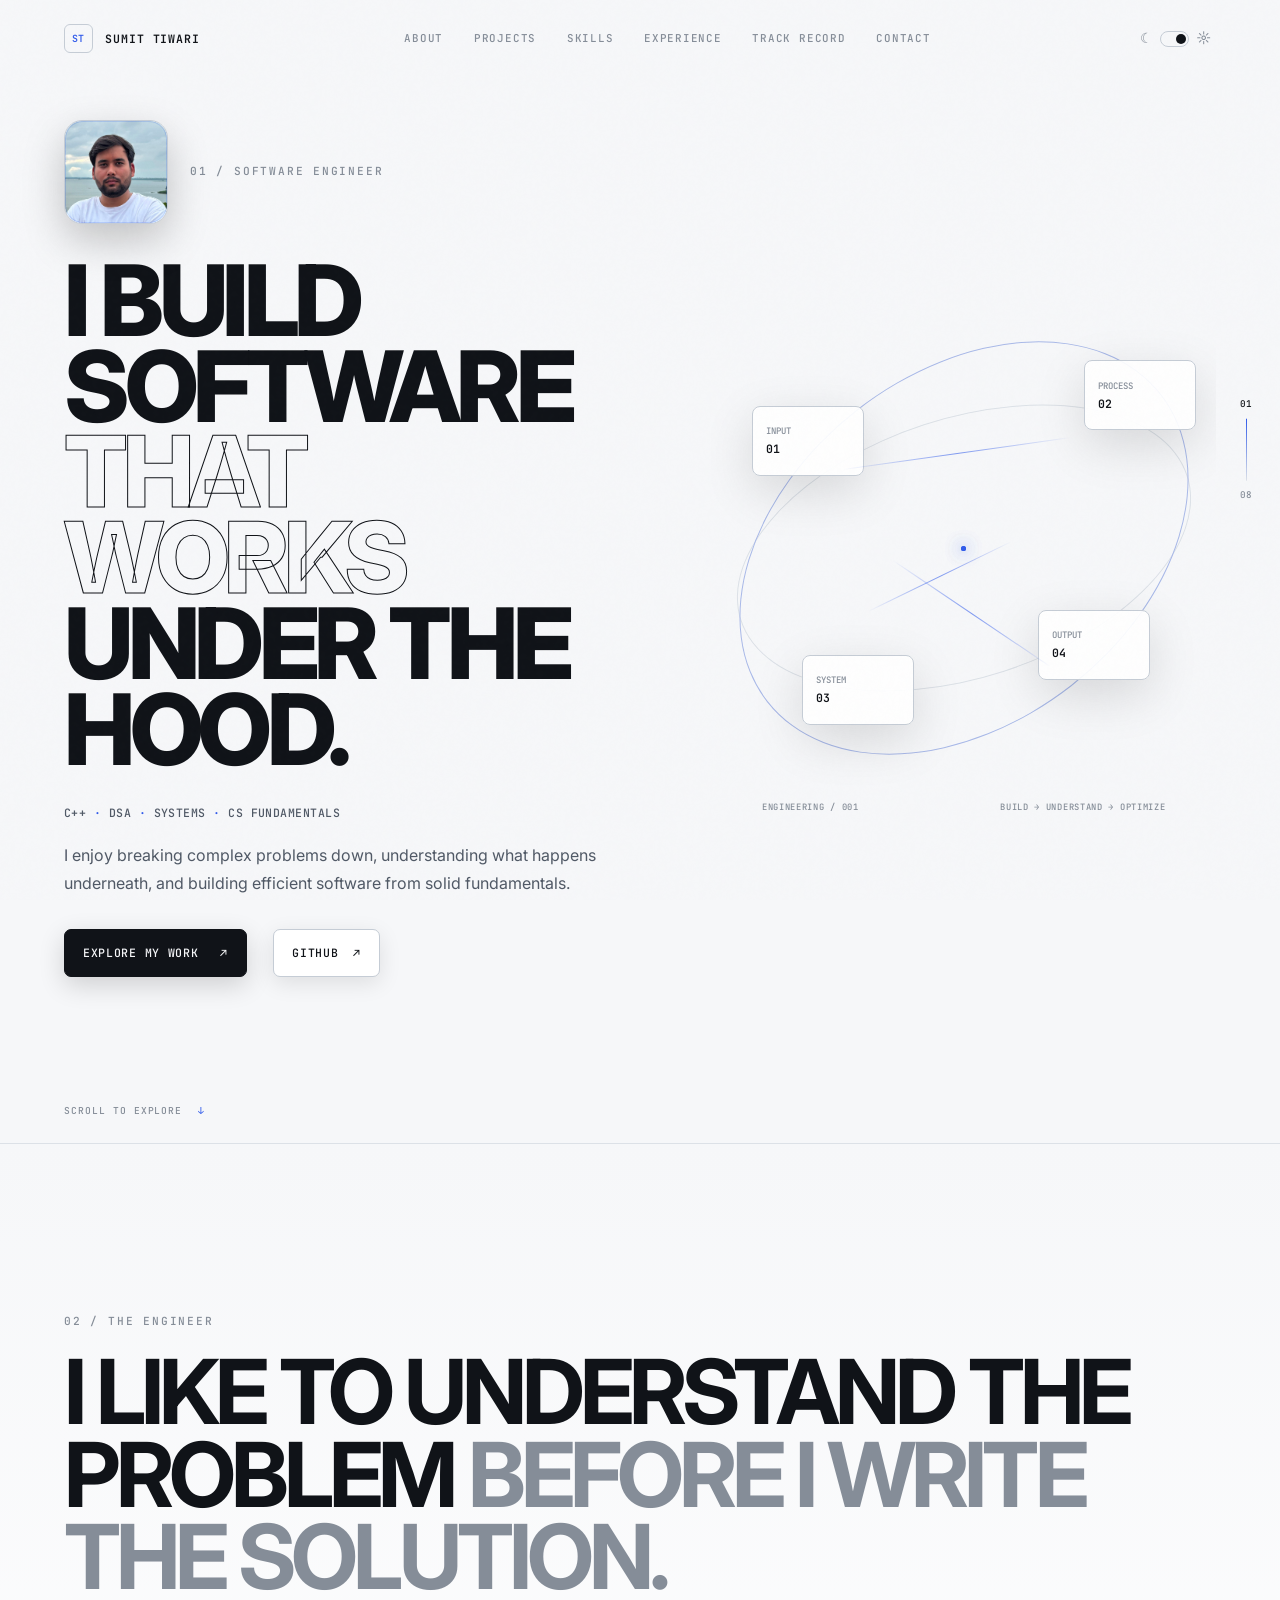
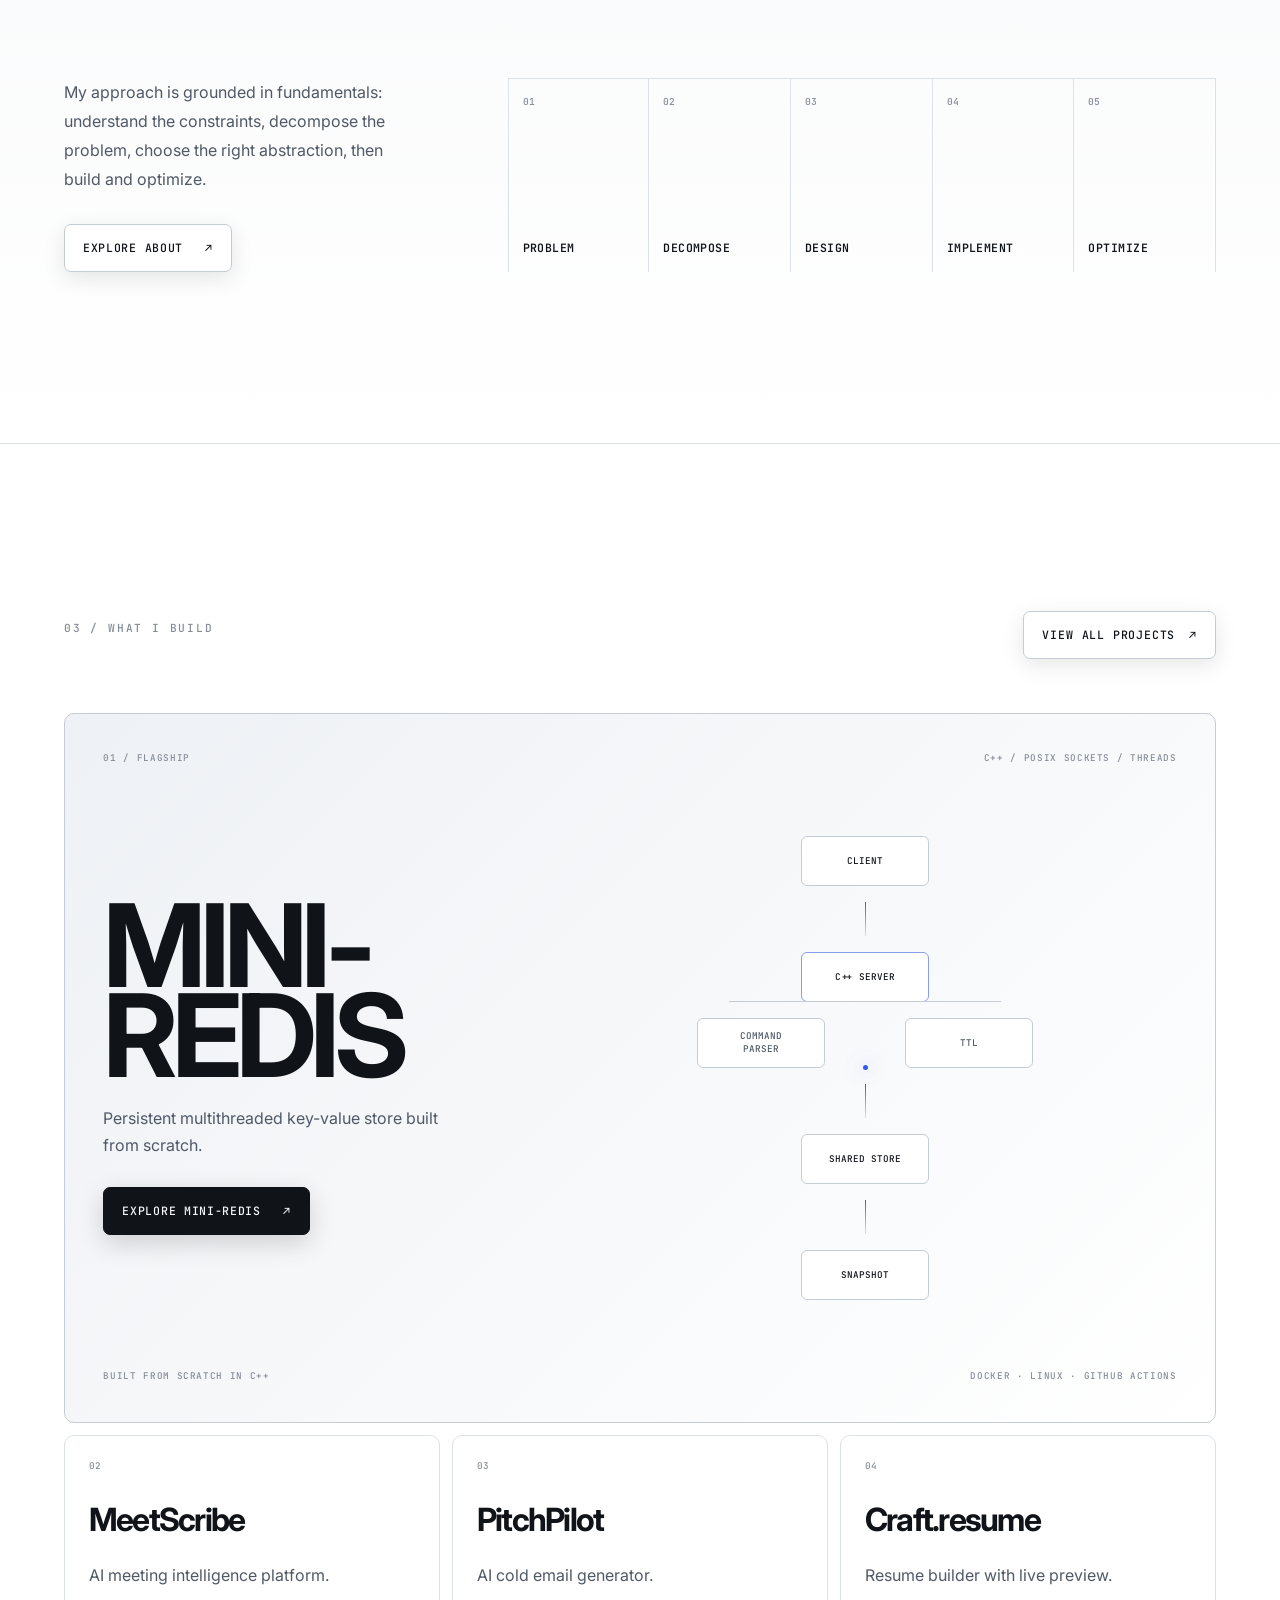
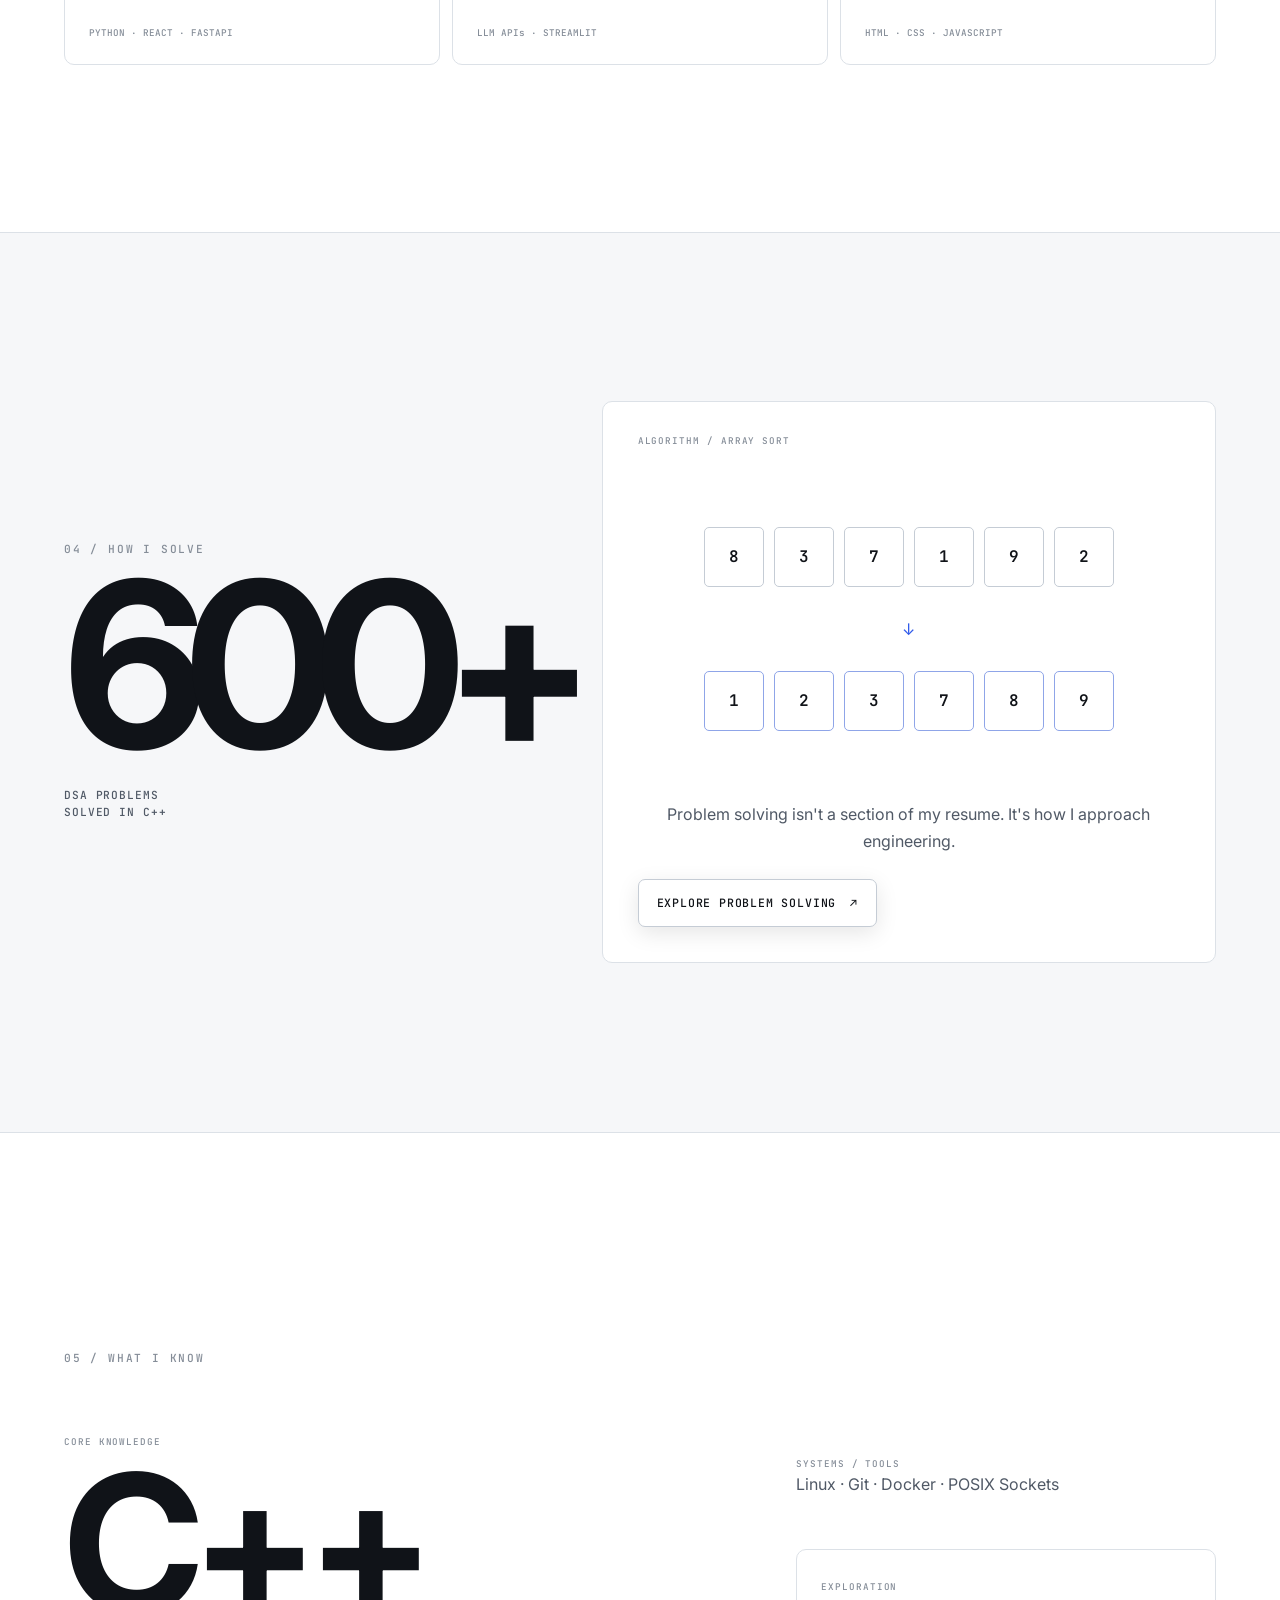
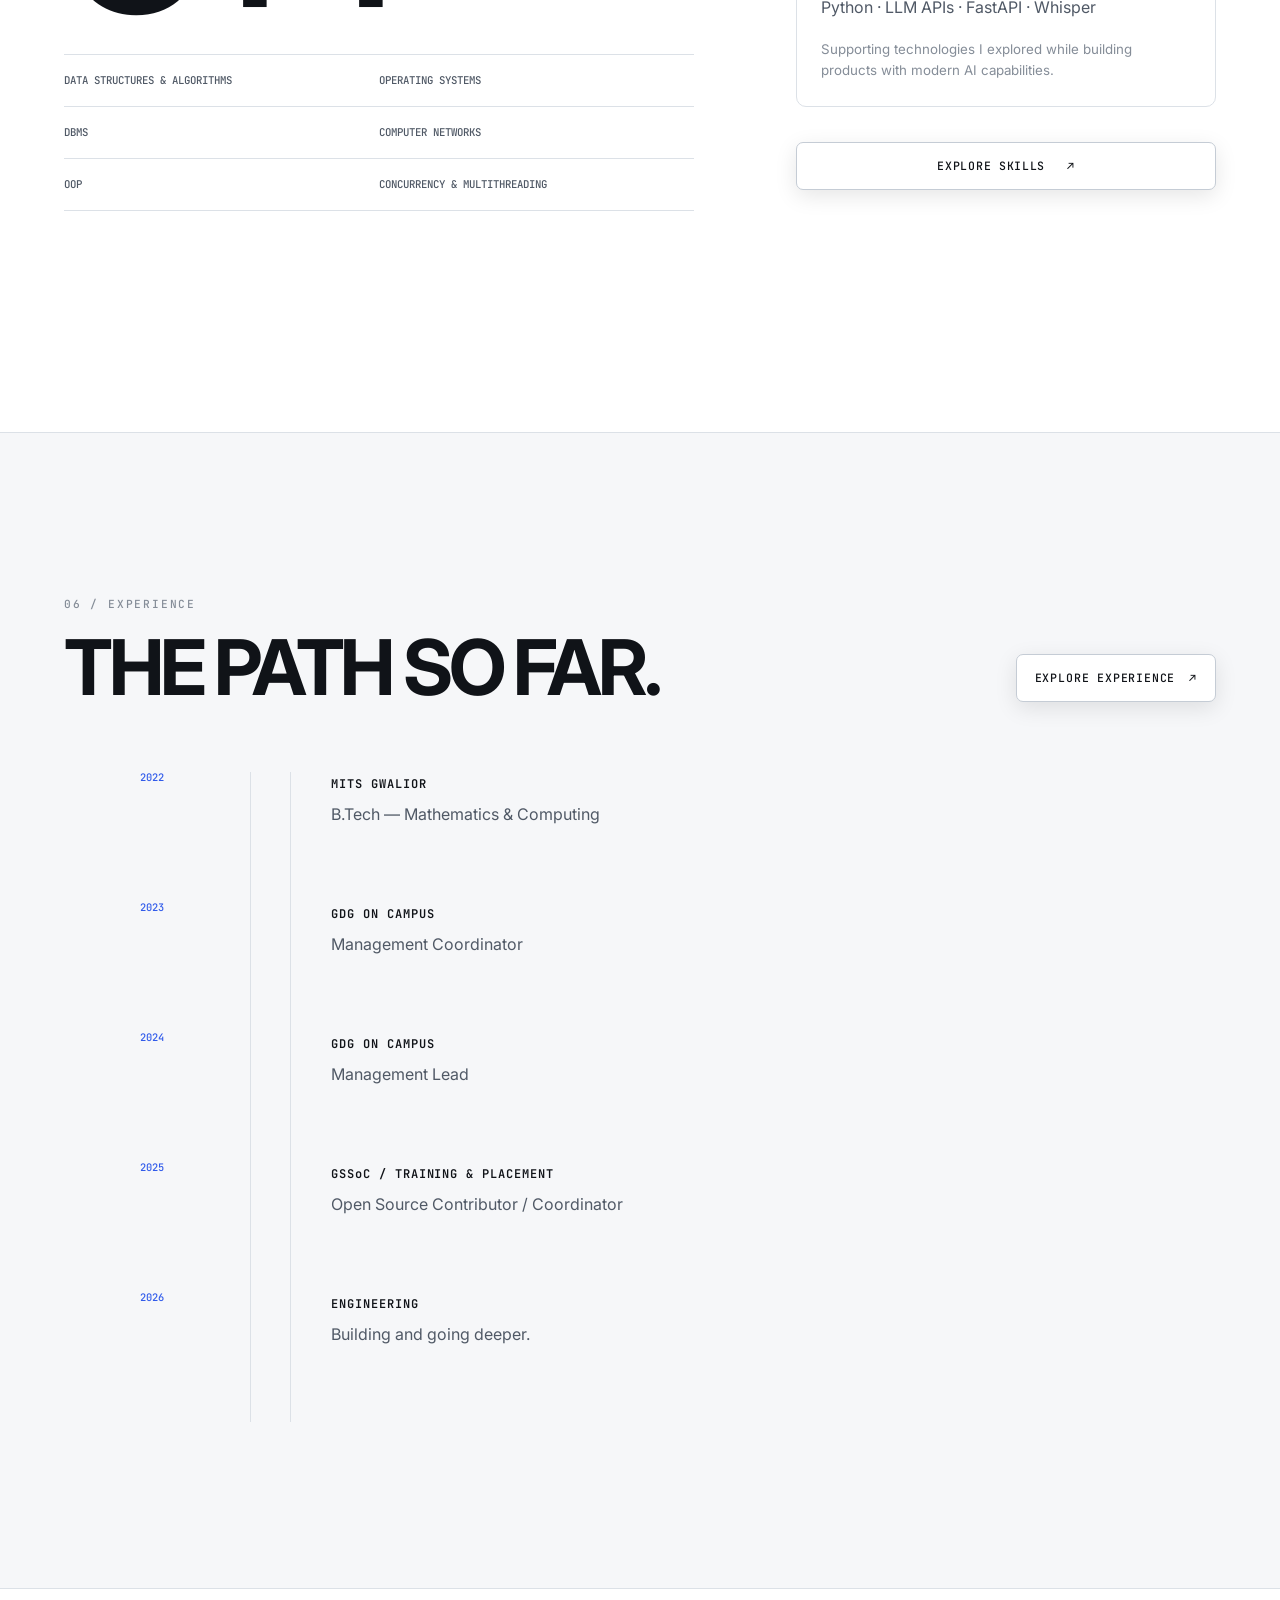
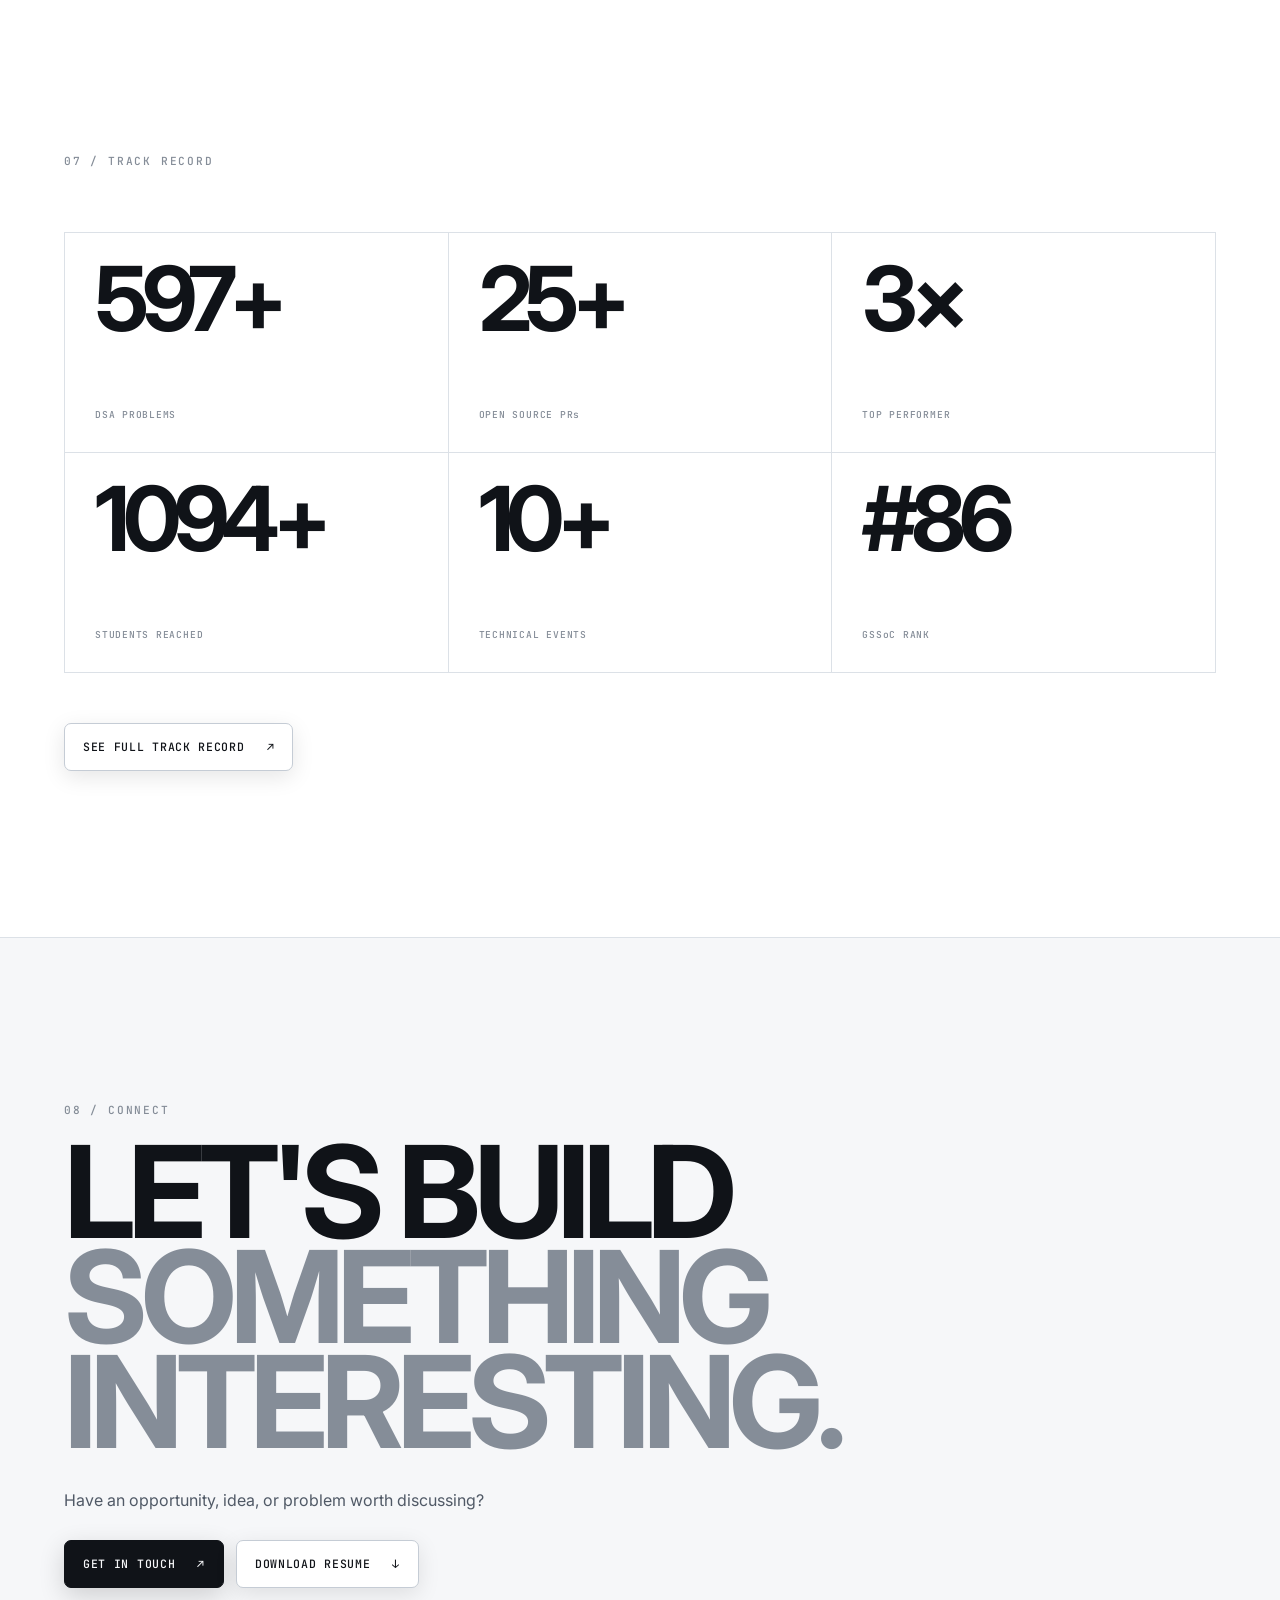
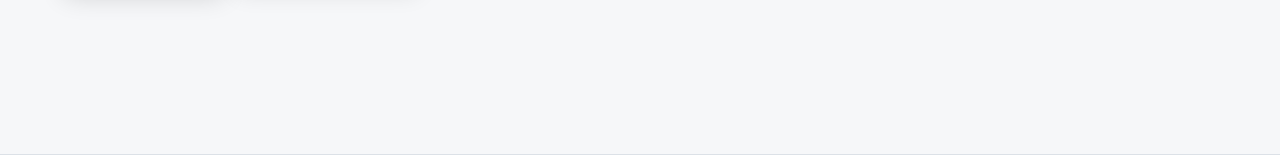
==== index.html @ 9bcce6e3 "Initial portfolio website" ====
<!DOCTYPE html>
<html lang="en" data-theme="dark">
<head>
  <meta charset="UTF-8">
  <meta name="viewport" content="width=device-width, initial-scale=1.0">
  <meta name="description" content="Sumit Tiwari — Software Engineer focused on C++, DSA, systems and computer science fundamentals.">
  <title>Sumit Tiwari — Software Engineer</title>
  <script>
    (() => {
      const saved = localStorage.getItem("portfolio-theme");
      const theme = saved || (matchMedia("(prefers-color-scheme: light)").matches ? "light" : "dark");
      document.documentElement.dataset.theme = theme;
    })();
  </script>
  <link rel="preconnect" href="https://fonts.googleapis.com">
  <link rel="preconnect" href="https://fonts.gstatic.com" crossorigin>
  <link href="https://fonts.googleapis.com/css2?family=Inter:wght@400;500;600;700;800&family=JetBrains+Mono:wght@400;500;600&display=swap" rel="stylesheet">
  <link rel="stylesheet" href="css/variables.css">
  <link rel="stylesheet" href="css/base.css">
  <link rel="stylesheet" href="css/navigation.css">
  <link rel="stylesheet" href="css/components.css">
  <link rel="stylesheet" href="css/home.css">
  <link rel="stylesheet" href="css/pages.css">
  <link rel="stylesheet" href="css/responsive.css">
<link rel="stylesheet" href="css/responsive-fix.css">
</head>
<body class="home-page">
  <div class="page-noise" aria-hidden="true"></div>
  <div class="cursor-glow" aria-hidden="true"></div>

  <header class="site-nav" id="site-nav">
    <a class="brand" href="index.html" aria-label="Sumit Tiwari home">
      <span class="brand-mark">ST</span>
      <span class="brand-name">SUMIT TIWARI</span>
    </a>

    <nav class="desktop-nav" aria-label="Primary navigation">
      <a href="#engineer" data-nav-target="engineer">About</a>
      <a href="#projects" data-nav-target="projects">Projects</a>
      <a href="#skills" data-nav-target="skills">Skills</a>
      <a href="#experience" data-nav-target="experience">Experience</a>
      <a href="#track-record" data-nav-target="track-record">Track Record</a>
      <a href="#contact" data-nav-target="contact">Contact</a>
    </nav>

    <div class="nav-actions">
      <button class="theme-toggle interactive" type="button" aria-label="Toggle light and dark mode">
        <span class="theme-icon theme-icon-moon">☾</span>
        <span class="theme-toggle-track"><span class="theme-toggle-thumb"></span></span>
        <span class="theme-icon theme-icon-sun">☼</span>
      </button>
      <button class="menu-toggle interactive" type="button" aria-label="Open navigation" aria-expanded="false">
        <span></span><span></span>
      </button>
    </div>
  </header>
<div class="mobile-nav-panel" aria-hidden="true">
  <nav aria-label="Mobile navigation">
    <a href="#engineer" data-mobile-nav>About <span>01</span></a>
    <a href="#projects" data-mobile-nav>Projects <span>02</span></a>
    <a href="#skills" data-mobile-nav>Skills <span>03</span></a>
    <a href="#experience" data-mobile-nav>Experience <span>04</span></a>
    <a href="#track-record" data-mobile-nav>Track Record <span>05</span></a>
    <a href="#contact" data-mobile-nav>Contact <span>06</span></a>
  </nav>
</div>

  <aside class="section-index" aria-label="Homepage sections">
    <span class="section-index-current">01</span>
    <div class="section-index-line"></div>
    <span class="section-index-total">08</span>
  </aside>

  <main id="home">
    <section class="home-section hero-section" id="hero" data-section="01">
      <div class="container hero-grid">
        <div class="hero-copy reveal">
          <div class="hero-identity">
            <div class="hero-portrait">
              <img src="assets/images/profile.jpg" alt="Sumit Tiwari">
            </div>
            <p class="eyebrow">01 / SOFTWARE ENGINEER</p>
          </div>
          <h1>I BUILD SOFTWARE<br><em>THAT WORKS</em><br>UNDER THE HOOD.</h1>
          <p class="hero-subtitle">C++ <span>·</span> DSA <span>·</span> Systems <span>·</span> CS Fundamentals</p>
          <p class="hero-description">I enjoy breaking complex problems down, understanding what happens underneath, and building efficient software from solid fundamentals.</p>
          <div class="hero-actions">
            <a class="button button-primary interactive" href="#projects">Explore my work <span>↗</span></a>
            <a class="text-link interactive" href="https://github.com/" target="_blank" rel="noreferrer">GitHub <span>↗</span></a>
          </div>
        </div>

        <div class="hero-visual reveal delay-1" aria-label="Abstract software system visualization">
          <div class="system-orbit orbit-one"></div>
          <div class="system-orbit orbit-two"></div>
          <div class="system-node node-input"><span>INPUT</span><b>01</b></div>
          <div class="system-node node-process"><span>PROCESS</span><b>02</b></div>
          <div class="system-node node-system"><span>SYSTEM</span><b>03</b></div>
          <div class="system-node node-output"><span>OUTPUT</span><b>04</b></div>
          <div class="system-line line-a"></div>
          <div class="system-line line-b"></div>
          <div class="system-line line-c"></div>
          <div class="data-packet packet-a"></div>
          <div class="data-packet packet-b"></div>
          <div class="visual-caption"><span>ENGINEERING / 001</span><span>BUILD → UNDERSTAND → OPTIMIZE</span></div>
        </div>
      </div>
      <a class="scroll-cue interactive" href="#engineer"><span>Scroll to explore</span><i>↓</i></a>
    </section>

    <section class="home-section engineer-section" id="engineer" data-section="02">
      <div class="container">
        <div class="section-heading reveal">
          <p class="eyebrow">02 / THE ENGINEER</p>
          <h2>I LIKE TO UNDERSTAND THE PROBLEM <span>BEFORE I WRITE THE SOLUTION.</span></h2>
        </div>
        <div class="process-grid reveal">
          <div class="process-intro">
            <p>My approach is grounded in fundamentals: understand the constraints, decompose the problem, choose the right abstraction, then build and optimize.</p>
            <a class="button button-outline interactive" href="pages/about.html" data-page-link>Explore about <span>↗</span></a>
          </div>
          <div class="process-steps">
            <div class="process-step"><span>01</span><strong>PROBLEM</strong></div>
            <div class="process-step"><span>02</span><strong>DECOMPOSE</strong></div>
            <div class="process-step"><span>03</span><strong>DESIGN</strong></div>
            <div class="process-step"><span>04</span><strong>IMPLEMENT</strong></div>
            <div class="process-step"><span>05</span><strong>OPTIMIZE</strong></div>
          </div>
        </div>
      </div>
    </section>

    <section class="home-section build-section" id="projects" data-section="03">
      <div class="container">
        <div class="section-topline reveal">
          <p class="eyebrow">03 / WHAT I BUILD</p>
          <a class="text-link interactive" href="pages/projects.html" data-page-link>View all projects <span>↗</span></a>
        </div>
        <article class="flagship-project interactive reveal">
          <div class="project-meta">
            <span>01 / FLAGSHIP</span>
            <span>C++ / POSIX SOCKETS / THREADS</span>
          </div>
          <div class="flagship-content">
            <div>
              <h2>MINI-<br>REDIS</h2>
              <p>Persistent multithreaded key-value store built from scratch.</p>
              <a class="button button-primary interactive" href="pages/projects/mini-redis.html" data-page-link>Explore Mini-Redis <span>↗</span></a>
            </div>
            <div class="mini-architecture" aria-label="Mini-Redis architecture preview">
              <div class="arch-node arch-client">CLIENT</div>
              <div class="arch-connector c1"></div>
              <div class="arch-node arch-server">C++ SERVER</div>
              <div class="arch-branches">
                <div class="arch-node">COMMAND<br>PARSER</div>
                <div class="arch-node">TTL</div>
              </div>
              <div class="arch-connector c2"></div>
              <div class="arch-node arch-store">SHARED STORE</div>
              <div class="arch-connector c3"></div>
              <div class="arch-node arch-snapshot">SNAPSHOT</div>
              <span class="arch-packet"></span>
            </div>
          </div>
          <div class="project-footer">
            <span>BUILT FROM SCRATCH IN C++</span>
            <span>DOCKER · LINUX · GITHUB ACTIONS</span>
          </div>
        </article>
        <div class="other-projects reveal">
          <article class="mini-project interactive"><span>02</span><h3>MeetScribe</h3><p>AI meeting intelligence platform.</p><small>PYTHON · REACT · FASTAPI</small></article>
          <article class="mini-project interactive"><span>03</span><h3>PitchPilot</h3><p>AI cold email generator.</p><small>LLM APIs · STREAMLIT</small></article>
          <article class="mini-project interactive"><span>04</span><h3>Craft.resume</h3><p>Resume builder with live preview.</p><small>HTML · CSS · JAVASCRIPT</small></article>
        </div>
      </div>
    </section>

    <section class="home-section solve-section" id="solve" data-section="04">
      <div class="container solve-grid">
        <div class="solve-number reveal">
          <p class="eyebrow">04 / HOW I SOLVE</p>
          <strong data-counter="600">0+</strong>
          <span>DSA PROBLEMS<br>SOLVED IN C++</span>
        </div>
        <div class="algorithm-stage reveal delay-1">
          <div class="algorithm-label">ALGORITHM / ARRAY SORT</div>
          <div class="array-row">
            <span>8</span><span>3</span><span>7</span><span>1</span><span>9</span><span>2</span>
          </div>
          <div class="algorithm-arrow">↓</div>
          <div class="array-row sorted">
            <span>1</span><span>2</span><span>3</span><span>7</span><span>8</span><span>9</span>
          </div>
          <p>Problem solving isn't a section of my resume. It's how I approach engineering.</p>
          <a class="text-link interactive" href="pages/problem-solving.html" data-page-link>Explore problem solving <span>↗</span></a>
        </div>
      </div>
    </section>

    <section class="home-section know-section" id="skills" data-section="05">
      <div class="container">
        <p class="eyebrow reveal">05 / WHAT I KNOW</p>
        <div class="knowledge-layout reveal">
          <div class="knowledge-primary">
            <span>CORE KNOWLEDGE</span>
            <h2>C++</h2>
            <div class="knowledge-stack">
              <span>DATA STRUCTURES & ALGORITHMS</span>
              <span>OPERATING SYSTEMS</span>
              <span>DBMS</span>
              <span>COMPUTER NETWORKS</span>
              <span>OOP</span>
              <span>CONCURRENCY & MULTITHREADING</span>
            </div>
          </div>
          <div class="knowledge-secondary">
            <div>
              <span class="label">SYSTEMS / TOOLS</span>
              <p>Linux · Git · Docker · POSIX Sockets</p>
            </div>
            <div class="exploration-card">
              <span class="label">EXPLORATION</span>
              <p>Python · LLM APIs · FastAPI · Whisper</p>
              <small>Supporting technologies I explored while building products with modern AI capabilities.</small>
            </div>
            <a class="button button-outline interactive" href="pages/skills.html" data-page-link>Explore skills <span>↗</span></a>
          </div>
        </div>
      </div>
    </section>

    <section class="home-section experience-section" id="experience" data-section="06">
      <div class="container">
        <div class="section-topline reveal">
          <div><p class="eyebrow">06 / EXPERIENCE</p><h2>THE PATH SO FAR.</h2></div>
          <a class="text-link interactive" href="pages/experience.html" data-page-link>Explore experience <span>↗</span></a>
        </div>
        <div class="timeline-preview reveal">
          <div class="timeline-line"></div>
          <div class="timeline-item"><span class="timeline-year">2022</span><div><b>MITS GWALIOR</b><p>B.Tech — Mathematics & Computing</p></div></div>
          <div class="timeline-item"><span class="timeline-year">2023</span><div><b>GDG ON CAMPUS</b><p>Management Coordinator</p></div></div>
          <div class="timeline-item"><span class="timeline-year">2024</span><div><b>GDG ON CAMPUS</b><p>Management Lead</p></div></div>
          <div class="timeline-item"><span class="timeline-year">2025</span><div><b>GSSoC / TRAINING & PLACEMENT</b><p>Open Source Contributor / Coordinator</p></div></div>
          <div class="timeline-item"><span class="timeline-year">2026</span><div><b>ENGINEERING</b><p>Building and going deeper.</p></div></div>
        </div>
      </div>
    </section>

    <section class="home-section track-section" id="track-record" data-section="07">
      <div class="container">
        <p class="eyebrow reveal">07 / TRACK RECORD</p>
        <div class="track-grid reveal">
          <div class="track-stat"><strong data-counter="600">0+</strong><span>DSA PROBLEMS</span></div>
          <div class="track-stat"><strong data-counter="25">0+</strong><span>OPEN SOURCE PRs</span></div>
          <div class="track-stat"><strong data-counter="3">0×</strong><span>TOP PERFORMER</span></div>
          <div class="track-stat"><strong data-counter="1100">0+</strong><span>STUDENTS REACHED</span></div>
          <div class="track-stat"><strong data-counter="10">0+</strong><span>TECHNICAL EVENTS</span></div>
          <div class="track-stat"><strong data-counter="86">#0</strong><span>GSSoC RANK</span></div>
        </div>
        <a class="button button-outline interactive reveal" href="pages/track-record.html" data-page-link>See full track record <span>↗</span></a>
      </div>
    </section>

    <section class="home-section contact-section" id="contact" data-section="08">
      <div class="container contact-inner">
        <p class="eyebrow reveal">08 / CONNECT</p>
        <h2 class="reveal">LET'S BUILD<br><em>SOMETHING INTERESTING.</em></h2>
        <p class="contact-copy reveal">Have an opportunity, idea, or problem worth discussing?</p>
        <div class="contact-actions reveal">
          <a class="button button-primary interactive" href="pages/contact.html" data-page-link>Get in touch <span>↗</span></a>
          <a class="button button-outline interactive" href="assets/resume/Sumit-Tiwari-Resume.pdf">Download resume <span>↓</span></a>
        </div>
      </div>
    </section>
  </main>

  <script src="js/theme.js"></script>
  <script src="js/navigation.js"></script>
  <script src="js/scroll.js"></script>
  <script src="js/interactions.js"></script>
  <script src="js/page-transition.js"></script>
  <script src="js/app.js"></script>
</body>
</html>
---- css/variables.css ----
:root {
  color-scheme: dark;
  --bg: #0b0d10;
  --surface: #11151a;
  --surface-2: #171c22;
  --surface-3: #1d232b;
  --text: #f2f4f7;
  --text-2: #a4acb8;
  --muted: #68717d;
  --border: #252b33;
  --border-strong: #353e49;
  --accent: #7c9cff;
  --accent-strong: #5f82ff;
  --accent-rgb: 124, 156, 255;
  --shadow: 0 18px 60px rgba(0,0,0,.24);
  --glow: 0 0 34px rgba(var(--accent-rgb), .14);
  --max-width: 1440px;
  --gutter: clamp(22px, 5vw, 84px);
  --section-pad: clamp(100px, 13vw, 190px);
  --radius: 10px;
  --ease: cubic-bezier(.22, 1, .36, 1);
}

:root[data-theme="light"] {
  color-scheme: light;
  --bg: #f6f7f9;
  --surface: #ffffff;
  --surface-2: #eef1f5;
  --surface-3: #e7ebf0;
  --text: #101318;
  --text-2: #505966;
  --muted: #858d98;
  --border: #dce1e7;
  --border-strong: #c5ccd5;
  --accent: #315bea;
  --accent-strong: #2349d5;
  --accent-rgb: 49, 91, 234;
  --shadow: 0 18px 60px rgba(24,36,56,.10);
  --glow: 0 0 34px rgba(var(--accent-rgb), .12);
}
---- css/base.css ----
* { box-sizing: border-box; }
html { scroll-behavior: smooth; }
html, body { margin: 0; min-height: 100%; }
body {
  background: var(--bg);
  color: var(--text);
  font-family: "Inter", sans-serif;
  overflow-x: hidden;
  transition: background-color .45s ease, color .45s ease;
}
a { color: inherit; text-decoration: none; }
button, a { -webkit-tap-highlight-color: transparent; }
button { font: inherit; }
::selection { background: rgba(var(--accent-rgb), .24); color: var(--text); }

.page-noise {
  position: fixed; inset: 0; pointer-events: none; z-index: 20; opacity: .025;
  background-image: url("data:image/svg+xml,%3Csvg viewBox='0 0 180 180' xmlns='http://www.w3.org/2000/svg'%3E%3Cfilter id='n'%3E%3CfeTurbulence type='fractalNoise' baseFrequency='.9' numOctaves='4' stitchTiles='stitch'/%3E%3C/filter%3E%3Crect width='100%25' height='100%25' filter='url(%23n)' opacity='.55'/%3E%3C/svg%3E");
}
.cursor-glow {
  position: fixed; width: 260px; height: 260px; border-radius: 50%;
  pointer-events: none; z-index: 19; opacity: 0;
  background: radial-gradient(circle, rgba(var(--accent-rgb), .075), transparent 68%);
  transform: translate(-50%, -50%);
  transition: opacity .3s ease;
}
body.cursor-active .cursor-glow { opacity: 1; }

.container { width: min(var(--max-width), calc(100% - (var(--gutter) * 2))); margin-inline: auto; }
.home-section { position: relative; min-height: 100svh; display: grid; align-items: center; padding: var(--section-pad) 0; border-bottom: 1px solid var(--border); }
.eyebrow {
  margin: 0 0 24px; color: var(--muted); font: 500 .7rem/1 "JetBrains Mono", monospace;
  letter-spacing: .16em; text-transform: uppercase;
}
.reveal { opacity: 0; transform: translateY(22px); transition: opacity .8s var(--ease), transform .8s var(--ease); }
.reveal.is-visible { opacity: 1; transform: translateY(0); }
.delay-1 { transition-delay: .12s; }

.button {
  min-height: 48px; display: inline-flex; align-items: center; justify-content: center; gap: 22px;
  padding: 0 18px; border: 1px solid var(--border-strong); border-radius: 7px;
  background: var(--surface);
  font: 500 .72rem/1 "JetBrains Mono", monospace; text-transform: uppercase; letter-spacing: .06em;
  transition: transform .22s var(--ease), border-color .22s ease, background-color .22s ease, box-shadow .22s ease;
}
.button span, .text-link span { transition: transform .22s var(--ease); }
.button-primary { background: var(--text); color: var(--bg); border-color: var(--text); }
.button-outline { background: var(--surface); color: var(--text); border-color: var(--border-strong); }
.button:hover { transform: translateY(-2px) scale(1.012); border-color: var(--accent); box-shadow: var(--glow); }
.button:hover span, .text-link:hover span { transform: translate(3px,-2px); }
.text-link {
  min-height: 48px; display: inline-flex; align-items: center; justify-content: center; gap: 14px;
  padding: 0 18px; border: 1px solid var(--border-strong); border-radius: 7px;
  background: var(--surface); color: var(--text);
  font: 500 .72rem/1 "JetBrains Mono", monospace; text-transform: uppercase; letter-spacing: .07em;
  transition: transform .22s var(--ease), color .22s ease, background-color .22s ease, border-color .22s ease, box-shadow .22s ease;
}
.text-link:hover { color: var(--text); background: var(--surface-2); border-color: var(--accent); box-shadow: var(--glow); transform: translateY(-2px) scale(1.012); text-shadow: none; }

.interactive { position: relative; }
.interactive::after {
  content: ""; position: absolute; inset: -7px; border-radius: inherit; pointer-events: none;
  opacity: 0; box-shadow: 0 0 24px rgba(var(--accent-rgb), .16); transition: opacity .25s ease;
}
.interactive:hover::after { opacity: 1; }

h1,h2,h3,p { margin-top: 0; }
h1,h2,h3 { letter-spacing: -.055em; }
---- css/navigation.css ----
.site-nav {
  position: fixed; z-index: 50; top: 0; left: 0; width: 100%; height: 78px;
  display: flex; align-items: center; justify-content: space-between; padding: 0 var(--gutter);
  border-bottom: 1px solid transparent; transition: background .35s ease, border-color .35s ease, backdrop-filter .35s ease;
}
.site-nav.scrolled { background: color-mix(in srgb, var(--bg) 82%, transparent); backdrop-filter: blur(18px); border-color: var(--border); }
.brand { display: inline-flex; align-items: center; gap: 12px; font: 600 .72rem/1 "JetBrains Mono", monospace; letter-spacing: .08em; }
.brand-mark {
  width: 29px; height: 29px; display: grid; place-items: center; border: 1px solid var(--border-strong);
  border-radius: 6px; font-size: .62rem; color: var(--accent);
}
.desktop-nav { display: flex; align-items: center; gap: clamp(18px, 2.4vw, 38px); }
.desktop-nav a {
  position: relative; padding: 8px 0; color: var(--muted); font: 500 .68rem/1 "JetBrains Mono", monospace;
  text-transform: uppercase; letter-spacing: .07em; transition: color .2s ease;
}
.desktop-nav a::before { content: ""; position: absolute; width: 4px; height: 4px; border-radius: 50%; left: 50%; bottom: -4px; background: var(--accent); transform: translateX(-50%) scale(0); transition: transform .25s var(--ease); box-shadow: 0 0 12px rgba(var(--accent-rgb), .5); }
.desktop-nav a:hover, .desktop-nav a.active { color: var(--text); }
.desktop-nav a.active::before { transform: translateX(-50%) scale(1); }

.nav-actions { display: flex; align-items: center; gap: 18px; }
.theme-toggle {
  border: 0; background: transparent; color: var(--muted); display: flex; align-items: center; gap: 7px; padding: 5px;
  cursor: pointer;
}
.theme-icon { font-size: .9rem; line-height: 1; min-width: 12px; text-align: center; }
.theme-toggle-track { width: 29px; height: 16px; border: 1px solid var(--border-strong); border-radius: 99px; padding: 2px; }
.theme-toggle-thumb { display: block; width: 10px; height: 10px; border-radius: 50%; background: var(--text); transition: transform .3s var(--ease); }
:root[data-theme="light"] .theme-toggle-thumb { transform: translateX(13px); }

.menu-toggle { display: none; border: 0; background: transparent; width: 34px; padding: 7px 0; cursor: pointer; }
.menu-toggle span { display: block; height: 1px; background: var(--text); margin: 5px 0; transition: transform .25s ease; }
.section-index {
  position: fixed; z-index: 40; right: 28px; top: 50%; transform: translateY(-50%);
  display: flex; flex-direction: column; align-items: center; gap: 10px;
  color: var(--muted); font: 500 .58rem/1 "JetBrains Mono", monospace;
}
.section-index-current { color: var(--text); }
.section-index-line { width: 1px; height: 62px; background: linear-gradient(var(--accent), var(--border)); }

/* Clearly visible previous-page control on all dedicated pages */
.back-link{
  position:fixed;left:var(--gutter);top:92px;z-index:90;
  display:inline-flex;align-items:center;gap:9px;min-height:40px;padding:0 15px;
  border:1px solid var(--border-strong);border-radius:7px;
  background:var(--surface);color:var(--text-2);
  box-shadow:0 8px 28px rgba(0,0,0,.14);
  backdrop-filter:blur(12px);-webkit-backdrop-filter:blur(12px);
  font:500 .62rem/1 "JetBrains Mono",monospace;letter-spacing:.035em;
  text-decoration:none;transition:transform .22s var(--ease),border-color .22s,color .22s,box-shadow .22s;
}
.back-link:before{content:"←";font-size:.8rem;color:var(--accent)}
.back-link:hover{color:var(--text);border-color:var(--accent);transform:translateX(-3px);box-shadow:0 8px 34px rgba(var(--accent-rgb),.14)}
@media(max-width:700px){.back-link{top:78px;left:16px;min-height:36px;padding:0 12px;font-size:.55rem}}

/* Phase 11 — functional mobile menu */
.mobile-nav-panel{
  position:fixed;inset:68px 0 auto 0;z-index:49;display:none;
  padding:10px var(--gutter) 22px;
  background:color-mix(in srgb,var(--bg) 96%,transparent);
  border-bottom:1px solid var(--border);
  backdrop-filter:blur(20px);-webkit-backdrop-filter:blur(20px);
  box-shadow:0 20px 45px rgba(0,0,0,.18)
}
.mobile-nav-panel nav{display:grid;border-top:1px solid var(--border)}
.mobile-nav-panel a{
  display:flex;align-items:center;justify-content:space-between;min-height:54px;
  border-bottom:1px solid var(--border);color:var(--text-2);
  font:500 .7rem/1 "JetBrains Mono",monospace;letter-spacing:.08em;text-transform:uppercase
}
.mobile-nav-panel a span{color:var(--muted);font-size:.55rem}
body.menu-open .mobile-nav-panel{display:block}
body.menu-open .menu-toggle span:first-child{transform:translateY(6px) rotate(45deg)}
body.menu-open .menu-toggle span:last-child{transform:translateY(-6px) rotate(-45deg)}
@media(min-width:1001px){.mobile-nav-panel{display:none!important}}
---- css/components.css ----
.section-topline { display:flex; align-items:flex-end; justify-content:space-between; gap:30px; margin-bottom:54px; }
.section-topline h2 { margin: 0; font-size: clamp(2.5rem, 6vw, 6rem); line-height: .88; font-weight: 700; }


/* CTA visibility: controls should read as controls before hover. */
.button,
.text-link {
  box-shadow: 0 6px 22px rgba(0,0,0,.10);
}
.button-primary {
  box-shadow: 0 8px 26px rgba(0,0,0,.16);
}

/* Phase 8: explicit project CTA controls */
.project-card-cta{align-self:flex-start;margin-top:30px;position:relative;z-index:2;pointer-events:none}
.hero-identity{margin-bottom:28px}
.hero-portrait{width:86px;height:86px;border:1px solid var(--border-strong);border-radius:14px;background:var(--surface);display:grid;place-items:center;overflow:hidden;box-shadow:0 10px 30px rgba(0,0,0,.16)}
.hero-portrait img{width:100%;height:100%;object-fit:cover;display:block}
.hero-portrait-fallback{color:var(--text);font:700 1.1rem/1 "JetBrains Mono",monospace;letter-spacing:.04em}
.hero-portrait:not(.is-empty) .hero-portrait-fallback{display:none}
@media(max-width:700px){.hero-portrait{width:70px;height:70px;border-radius:12px}.hero-identity{margin-bottom:22px}}

/* Phase 9: personal profile portrait */
.hero-portrait {
  width: clamp(96px, 9vw, 132px);
  height: clamp(96px, 9vw, 132px);
  border-radius: 18px;
  border-color: var(--border-strong);
  box-shadow: 0 14px 38px rgba(0,0,0,.20);
}
.hero-portrait img {
  object-position: 50% 34%;
}
@media(max-width:700px) {
  .hero-portrait {
    width: 82px;
    height: 82px;
    border-radius: 15px;
  }
}

/* Phase 10: visible homepage identity portrait */
.hero-identity {
  display:flex;
  align-items:center;
  gap:22px;
  margin-bottom:34px;
}
.hero-identity .eyebrow { margin:0; }
.hero-portrait {
  flex:0 0 auto;
  width:104px;
  height:104px;
  border:1px solid var(--border-strong);
  border-radius:18px;
  overflow:hidden;
  background:var(--surface);
  box-shadow:0 16px 42px rgba(0,0,0,.22);
  position:relative;
}
.hero-portrait:after {
  content:"";
  position:absolute;
  inset:0;
  border:1px solid rgba(var(--accent-rgb),.18);
  border-radius:inherit;
  pointer-events:none;
}
.hero-portrait img {
  width:100%;
  height:100%;
  object-fit:cover;
  object-position:50% 34%;
  display:block;
}
@media(max-width:700px) {
  .hero-identity { gap:16px; margin-bottom:26px; }
  .hero-portrait { width:78px; height:78px; border-radius:14px; }
}
---- css/home.css ----
.hero-section { padding-top: 120px; overflow: hidden; }
.hero-grid { display:grid; grid-template-columns: minmax(0, 1.05fr) minmax(400px, .95fr); gap: 7vw; align-items:center; }
.hero-copy h1 { margin:0; font-size: clamp(3.6rem, 7.7vw, 8.8rem); line-height: .87; font-weight: 800; }
.hero-copy h1 em { color: transparent; -webkit-text-stroke: 1px var(--text); font-style: normal; }
.hero-subtitle { margin: 32px 0 18px; color: var(--text-2); font: 500 .72rem/1.6 "JetBrains Mono", monospace; text-transform: uppercase; letter-spacing: .04em; }
.hero-subtitle span { color: var(--accent); }
.hero-description { max-width: 590px; color: var(--text-2); font-size: 1rem; line-height: 1.75; }
.hero-actions { display:flex; align-items:center; gap:26px; margin-top:32px; }

.hero-visual { position:relative; min-height: 570px; display:grid; place-items:center; }
.system-orbit { position:absolute; border:1px solid var(--border); border-radius:50%; transform: rotate(-18deg); }
.orbit-one { width: 470px; height: 260px; }
.orbit-two { width: 350px; height: 500px; transform: rotate(52deg); border-color: color-mix(in srgb, var(--accent) 30%, var(--border)); }
.system-node {
  position:absolute; width:112px; height:70px; display:flex; flex-direction:column; justify-content:center; gap:7px;
  padding:0 13px; border:1px solid var(--border-strong); border-radius:8px; background:color-mix(in srgb,var(--surface) 92%,transparent);
  box-shadow:0 15px 50px rgba(0,0,0,.13); transition:transform .3s var(--ease), border-color .3s ease, box-shadow .3s ease;
}
.system-node:hover { transform:translateY(-4px) scale(1.025); border-color:var(--accent); box-shadow:var(--glow); }
.system-node span { font:500 .56rem/1 "JetBrains Mono",monospace; color:var(--muted); }
.system-node b { font:600 .72rem/1 "JetBrains Mono",monospace; color:var(--text); }
.node-input { left:8%; top:25%; } .node-process { right:4%; top:17%; } .node-system { left:18%; bottom:19%; } .node-output { right:13%; bottom:27%; }
.system-line { position:absolute; height:1px; background:linear-gradient(90deg,transparent,var(--accent),transparent); transform-origin:left; opacity:.6; }
.line-a { width:230px; left:26%; top:36%; transform:rotate(-8deg); }
.line-b { width:190px; left:36%; top:52%; transform:rotate(34deg); }
.line-c { width:160px; left:31%; top:61%; transform:rotate(-26deg); }
.data-packet { position:absolute; width:5px; height:5px; border-radius:50%; background:var(--accent); box-shadow:0 0 15px rgba(var(--accent-rgb),.7); }
.packet-a { animation: packetA 4s linear infinite; }
.packet-b { animation: packetB 5s linear infinite 1.4s; }
@keyframes packetA { 0%{left:28%;top:36%;opacity:0} 10%{opacity:1} 50%{left:65%;top:48%} 90%{opacity:1} 100%{left:78%;top:43%;opacity:0} }
@keyframes packetB { 0%{left:30%;top:61%;opacity:0} 10%{opacity:1} 55%{left:54%;top:53%} 100%{left:75%;top:30%;opacity:0} }
.visual-caption { position:absolute; bottom:20px; left:10%; right:10%; display:flex; justify-content:space-between; gap:20px; color:var(--muted); font:500 .55rem/1.4 "JetBrains Mono",monospace; letter-spacing:.08em; }

.scroll-cue { position:absolute; bottom:28px; left:var(--gutter); display:flex; gap:16px; align-items:center; color:var(--muted); font:500 .6rem/1 "JetBrains Mono",monospace; text-transform:uppercase; letter-spacing:.1em; }
.scroll-cue i { color:var(--accent); font-style:normal; animation: bob 1.8s ease-in-out infinite; }
@keyframes bob { 50%{transform:translateY(5px)} }

.engineer-section { background:linear-gradient(180deg,var(--bg),var(--surface)); }
.section-heading { max-width:1100px; }
.section-heading h2 { margin:0; font-size:clamp(3rem,7vw,7.5rem); line-height:.92; font-weight:700; }
.section-heading h2 span { color:var(--muted); }
.process-grid { margin-top:80px; display:grid; grid-template-columns:.65fr 1.35fr; gap:8vw; }
.process-intro p { color:var(--text-2); max-width:430px; line-height:1.8; margin-bottom:30px; }
.process-steps { display:grid; grid-template-columns:repeat(5,1fr); border-top:1px solid var(--border); }
.process-step { min-height:180px; display:flex; flex-direction:column; justify-content:space-between; padding:18px 14px; border-right:1px solid var(--border); transition:background .25s ease, color .25s ease, box-shadow .25s ease; }
.process-step:first-child { border-left:1px solid var(--border); }
.process-step span { color:var(--muted); font:500 .6rem/1 "JetBrains Mono",monospace; }
.process-step strong { font:600 .72rem/1 "JetBrains Mono",monospace; letter-spacing:.04em; }
.process-step:hover { background:var(--surface-2); color:var(--accent); box-shadow:inset 0 0 35px rgba(var(--accent-rgb),.04); }

.build-section { background:var(--surface); }
.flagship-project { border:1px solid var(--border-strong); border-radius:var(--radius); padding:clamp(22px,3vw,44px); background:linear-gradient(135deg,var(--surface-2),var(--surface)); transition:transform .35s var(--ease),border-color .3s ease,box-shadow .35s ease; }
.flagship-project:hover { transform:translateY(-4px); border-color:var(--accent); box-shadow:var(--shadow),var(--glow); }
.project-meta,.project-footer { display:flex; justify-content:space-between; gap:20px; color:var(--muted); font:500 .58rem/1.5 "JetBrains Mono",monospace; letter-spacing:.07em; }
.flagship-content { display:grid; grid-template-columns:.75fr 1.25fr; gap:6vw; align-items:center; padding:70px 0; }
.flagship-content h2 { margin:0 0 24px; font-size:clamp(4rem,9vw,9.5rem); line-height:.78; }
.flagship-content p { max-width:360px; color:var(--text-2); line-height:1.7; margin-bottom:28px; }
.mini-architecture { position:relative; min-height:440px; display:flex; flex-direction:column; align-items:center; gap:16px; justify-content:center; }
.arch-node { min-width:128px; min-height:50px; padding:10px 16px; display:grid; place-items:center; text-align:center; border:1px solid var(--border-strong); border-radius:6px; background:var(--surface); color:var(--text-2); font:500 .58rem/1.35 "JetBrains Mono",monospace; transition:.3s var(--ease); }
.arch-node:hover { color:var(--text); border-color:var(--accent); box-shadow:var(--glow); transform:translateY(-3px); }
.arch-client,.arch-server,.arch-store,.arch-snapshot { color:var(--text); }
.arch-server { border-color:color-mix(in srgb,var(--accent) 50%,var(--border)); }
.arch-connector { width:1px; height:34px; background:linear-gradient(var(--accent),var(--border)); }
.arch-branches { display:flex; gap:80px; position:relative; }
.arch-branches::before { content:""; position:absolute; width:calc(100% - 64px); height:1px; background:var(--border-strong); top:-17px; left:32px; }
.arch-packet { position:absolute; width:5px; height:5px; border-radius:50%; background:var(--accent); box-shadow:0 0 18px rgba(var(--accent-rgb),.7); animation:archPacket 3.5s linear infinite; }
@keyframes archPacket { 0%{top:2%;opacity:0} 12%{opacity:1} 44%{top:34%} 58%{top:48%} 100%{top:88%;opacity:0} }
.other-projects { display:grid; grid-template-columns:repeat(3,1fr); gap:12px; margin-top:12px; }
.mini-project { min-height:230px; padding:24px; border:1px solid var(--border); background:var(--surface); border-radius:var(--radius); display:flex; flex-direction:column; justify-content:space-between; transition:.3s var(--ease); }
.mini-project:hover { transform:translateY(-4px) scale(1.008); border-color:var(--accent); box-shadow:var(--glow); }
.mini-project span,.mini-project small { color:var(--muted); font:500 .58rem/1.4 "JetBrains Mono",monospace; }
.mini-project h3 { margin:0; font-size:2rem; }
.mini-project p { color:var(--text-2); }

.solve-section { background:var(--bg); }
.solve-grid { display:grid; grid-template-columns:.8fr 1.2fr; gap:10vw; align-items:center; }
.solve-number strong { display:block; font-size:clamp(7rem,18vw,19rem); line-height:.75; letter-spacing:-.09em; }
.solve-number > span { display:block; margin-top:35px; color:var(--text-2); font:500 .7rem/1.5 "JetBrains Mono",monospace; letter-spacing:.08em; }
.algorithm-stage { min-height:440px; padding:35px; border:1px solid var(--border); border-radius:var(--radius); background:var(--surface); }
.algorithm-label { color:var(--muted); font:500 .58rem/1 "JetBrains Mono",monospace; letter-spacing:.1em; margin-bottom:80px; }
.array-row { display:flex; gap:10px; justify-content:center; }
.array-row span { width:60px; height:60px; display:grid; place-items:center; border:1px solid var(--border-strong); border-radius:5px; font:600 1rem/1 "JetBrains Mono",monospace; transition:.5s var(--ease); }
.algorithm-stage:hover .array-row:first-of-type span { transform:translateY(-8px); border-color:var(--accent); box-shadow:var(--glow); }
.algorithm-arrow { margin:32px auto; text-align:center; color:var(--accent); }
.array-row.sorted span { border-color:color-mix(in srgb,var(--accent) 45%,var(--border)); }
.algorithm-stage p { max-width:520px; margin:70px auto 24px; color:var(--text-2); line-height:1.7; text-align:center; }

.know-section { background:var(--surface); }
.knowledge-layout { display:grid; grid-template-columns:1.2fr .8fr; gap:8vw; margin-top:65px; }
.knowledge-primary > span,.label { color:var(--muted); font:500 .58rem/1 "JetBrains Mono",monospace; letter-spacing:.1em; }
.knowledge-primary h2 { margin:25px 0 42px; font-size:clamp(6rem,15vw,15rem); line-height:.72; }
.knowledge-stack { display:grid; grid-template-columns:repeat(2,1fr); border-top:1px solid var(--border); }
.knowledge-stack span { padding:18px 0; border-bottom:1px solid var(--border); color:var(--text-2); font:500 .67rem/1.4 "JetBrains Mono",monospace; transition:.25s ease; }
.knowledge-stack span:hover { color:var(--accent); transform:translateX(5px); }
.knowledge-secondary { display:flex; flex-direction:column; gap:35px; justify-content:center; }
.knowledge-secondary p { color:var(--text-2); line-height:1.7; }
.exploration-card { padding:24px; border:1px solid var(--border); border-radius:var(--radius); }
.exploration-card small { display:block; margin-top:18px; color:var(--muted); line-height:1.6; }

.experience-section { background:var(--bg); }
.timeline-preview { position:relative; max-width:1000px; margin:70px auto 0; }
.timeline-line { position:absolute; left:110px; top:0; bottom:0; width:1px; background:var(--border); }
.timeline-item { min-height:130px; display:grid; grid-template-columns:110px 1fr; gap:40px; position:relative; }
.timeline-year { color:var(--accent); font:500 .65rem/1 "JetBrains Mono",monospace; }
.timeline-item > div { padding:0 0 42px 40px; border-left:1px solid var(--border); }
.timeline-item b { font:600 .75rem/1 "JetBrains Mono",monospace; letter-spacing:.08em; }
.timeline-item p { color:var(--text-2); margin-top:12px; }

.track-section { background:var(--surface); }
.track-grid { display:grid; grid-template-columns:repeat(3,1fr); margin:65px 0 50px; border-top:1px solid var(--border); border-left:1px solid var(--border); }
.track-stat { min-height:220px; padding:30px; border-right:1px solid var(--border); border-bottom:1px solid var(--border); display:flex; flex-direction:column; justify-content:space-between; transition:.3s var(--ease); }
.track-stat:hover { background:var(--surface-2); box-shadow:inset 0 0 40px rgba(var(--accent-rgb),.035); }
.track-stat strong { font-size:clamp(3.5rem,7vw,7rem); line-height:.8; letter-spacing:-.08em; }
.track-stat span { color:var(--muted); font:500 .6rem/1.3 "JetBrains Mono",monospace; letter-spacing:.08em; }

.contact-section { min-height:85svh; background:var(--bg); }
.contact-inner { width:min(1000px,calc(100% - (var(--gutter) * 2))); }
.contact-inner h2 { margin:0; font-size:clamp(4rem,10vw,10rem); line-height:.82; }
.contact-inner h2 em { color:var(--muted); font-style:normal; }
.contact-copy { color:var(--text-2); margin:35px 0 30px; font-size:1rem; }
.contact-actions { display:flex; gap:12px; }
---- css/pages.css ----
.deep-page { padding-top: 120px; }
.deep-page main { min-height:100vh; }
.deep-hero { min-height:65svh; display:grid; align-items:end; padding:80px 0; border-bottom:1px solid var(--border); }
.deep-hero h1 { margin:0; font-size:clamp(4rem,10vw,11rem); line-height:.8; }
.deep-hero p:not(.eyebrow) { max-width:650px; margin-top:32px; color:var(--text-2); line-height:1.8; }
.back-link { position:fixed; top:95px; left:var(--gutter); z-index:45; color:var(--muted); font:500 .62rem/1 "JetBrains Mono",monospace; text-transform:uppercase; letter-spacing:.08em; transition:color .2s ease; }
.back-link:hover { color:var(--text); }
.page-content { padding:var(--section-pad) 0; }
---- css/responsive.css ----
@media (max-width: 1000px) {
  .desktop-nav { display:none; }
  .menu-toggle { display:block; }
  .section-index { right:14px; }
  .hero-grid,.flagship-content,.solve-grid,.knowledge-layout,.process-grid { grid-template-columns:1fr; }
  .hero-visual { min-height:500px; }
  .hero-copy { padding-top:40px; }
  .process-steps { margin-top:30px; }
  .flagship-content { gap:50px; }
  .knowledge-primary h2 { font-size:clamp(6rem,22vw,12rem); }
}
@media (max-width: 700px) {
  :root { --gutter:20px; --section-pad:90px; }
  .site-nav { height:68px; }
  .brand-name { display:none; }
  .section-index { display:none; }
  .hero-section { padding-top:100px; }
  .hero-copy h1 { font-size:clamp(3.2rem,15vw,5.6rem); }
  .hero-subtitle { line-height:2; }
  .hero-description { font-size:.9rem; }
  .hero-visual { min-height:390px; margin-top:15px; transform:scale(.88); transform-origin:center; }
  .scroll-cue { display:none; }
  .section-heading h2,.section-topline h2 { font-size:clamp(2.7rem,12vw,5rem); }
  .process-steps { grid-template-columns:1fr; }
  .process-step { min-height:100px; border-left:1px solid var(--border)!important; }
  .other-projects,.track-grid { grid-template-columns:1fr; }
  .flagship-content h2 { font-size:clamp(4rem,19vw,7rem); }
  .project-meta,.project-footer { flex-direction:column; }
  .mini-architecture { min-height:380px; transform:scale(.88); }
  .array-row { gap:5px; }
  .array-row span { width:43px; height:43px; font-size:.8rem; }
  .knowledge-stack { grid-template-columns:1fr; }
  .timeline-line { left:76px; }
  .timeline-item { grid-template-columns:76px 1fr; gap:0; }
  .timeline-item > div { padding-left:25px; }
  .track-stat { min-height:170px; }
  .contact-actions { flex-direction:column; align-items:flex-start; }
}
@media (prefers-reduced-motion: reduce) {
  *,*::before,*::after { scroll-behavior:auto!important; animation-duration:.01ms!important; animation-iteration-count:1!important; transition-duration:.01ms!important; }
}
---- css/responsive-fix.css ----
/* Phase 11 — robust scaling and responsive layout */
html,body{width:100%;max-width:100%;overflow-x:clip}
img,svg,video,canvas{max-width:100%;height:auto}
.container{min-width:0}

.page-hero,.project-hero,.problem-hero,
.page-hero .container,.project-hero .container,.problem-hero .container{
  width:100%;min-width:0;max-width:100%;
}
.page-hero h1,.project-hero h1,.problem-hero h1,
.statement,.big-metric-label,.body-copy,.lead{
  max-width:100%;overflow-wrap:anywhere;
}
.page-hero h1{font-size:clamp(4rem,8.5vw,9.5rem);line-height:.82;letter-spacing:-.075em}
.project-hero h1{font-size:clamp(4rem,11vw,12rem);line-height:.78;letter-spacing:-.085em}
.problem-hero h1{font-size:clamp(4rem,10vw,10.5rem);line-height:.82;letter-spacing:-.075em}

.big-metric{grid-template-columns:minmax(0,.8fr) minmax(0,1.2fr);gap:clamp(32px,6vw,96px)}
.big-metric>*{min-width:0}
.big-metric-number{
  min-width:0;width:100%;max-width:100%;
  font-size:clamp(6rem,13vw,13.5rem);line-height:.78;
  letter-spacing:-.085em;white-space:nowrap;
}
.big-metric-label{font-size:clamp(2rem,4vw,4.5rem)}

.hero-grid,.process-grid,.flagship-content,.solve-grid,.knowledge-layout,
.timeline-preview,.track-grid,.contact-inner{min-width:0}
.hero-grid>*,.process-grid>*,.flagship-content>*,
.solve-grid>*,.knowledge-layout>*,.track-stat{min-width:0}
.hero-visual{min-width:0;max-width:100%;overflow:hidden}
.skill-map,.architecture,.arch-canvas,.focus-card,.skill-list-card,
.exp-card,.record,.pattern,.lesson,.explore-card,.tech-card{
  min-width:0;max-width:100%;
}
.command,.tech-card,.lesson,.pattern{overflow-wrap:anywhere}

@media(max-width:1100px){
  :root{--gutter:clamp(24px,4vw,48px);--section-pad:clamp(90px,10vw,140px)}
  .page-hero,.project-hero,.problem-hero{padding-top:145px}
  .content-grid,.project-grid,.big-metric,.contact-grid{grid-template-columns:minmax(0,1fr)}
  .big-metric{gap:48px;align-items:start}
  .big-metric-number{width:fit-content;max-width:100%}
  .record-grid{grid-template-columns:repeat(2,minmax(0,1fr))}
}

@media(max-width:700px){
  :root{--gutter:18px;--section-pad:76px}
  .container{width:min(100%,calc(100% - 36px))}
  .site-nav{height:68px;padding-inline:18px}
  .page-hero,.project-hero,.problem-hero{min-height:auto;padding-top:132px;padding-bottom:64px}
  .page-hero h1{font-size:clamp(3.5rem,15vw,6rem);line-height:.86}
  .project-hero h1{font-size:clamp(3.5rem,18vw,7rem);line-height:.8}
  .problem-hero h1{font-size:clamp(3.5rem,17vw,6.8rem);line-height:.84}
  .page-hero .lead,.project-summary,.problem-hero .lead{margin-top:28px;font-size:.92rem;line-height:1.7}
  .content-section{padding-block:72px}
  .content-grid,.project-grid,.big-metric,.contact-grid,.skill-section-grid,.focus-grid{
    grid-template-columns:minmax(0,1fr);gap:32px
  }
  .big-metric{gap:30px}
  .big-metric-number{font-size:clamp(5.8rem,27vw,9rem);line-height:.8}
  .big-metric-label{font-size:clamp(2rem,10vw,4rem);line-height:.92}
  .record-grid{grid-template-columns:minmax(0,1fr);margin-top:48px}
  .record{min-height:170px}
  .record strong{font-size:clamp(3.2rem,15vw,5.5rem)}
  .skill-map{min-height:520px}
  .skill-core{width:125px;height:125px}
  .skill-node{max-width:38%;overflow-wrap:anywhere}
  .skill-node:before{display:none}
  .rule-item{grid-template-columns:52px minmax(0,1fr);gap:16px}
  .exp-block{grid-template-columns:minmax(0,1fr)}
  .footer-mini{flex-direction:column}

  .hero-grid,.process-grid,.solve-grid,.knowledge-layout{
    grid-template-columns:minmax(0,1fr);gap:42px
  }
  .hero-copy h1{font-size:clamp(3.2rem,15vw,5.7rem)}
  .hero-actions,.contact-actions{flex-wrap:wrap;gap:10px}
  .hero-visual{min-height:340px;transform:none}
  .system-orbit{transform:scale(.72) rotate(-18deg)}
  .orbit-two{transform:scale(.72) rotate(52deg)}
  .process-steps{grid-template-columns:minmax(0,1fr)}
  .process-step{min-height:88px;border-left:1px solid var(--border)!important}
  .knowledge-primary h2{font-size:clamp(5.5rem,27vw,10rem)}
  .track-grid{grid-template-columns:minmax(0,1fr)}
  .contact-inner h2{font-size:clamp(3.5rem,16vw,7rem)}
}
@media(max-width:380px){
  .big-metric-number{font-size:clamp(5rem,25vw,7rem)}
  .hero-copy h1{font-size:clamp(2.9rem,14vw,4.5rem)}
  .problem-hero h1,.project-hero h1,.page-hero h1{font-size:clamp(3rem,16vw,5.2rem)}
}

/* ================================================================
   PHASE 12 — DEDICATED PAGE CONTENT RAIL
   Keep every page's content inside the same deliberate horizontal
   grid as the navigation/back control. This fixes edge-to-edge
   dedicated-page headings and copy at desktop/tablet widths.
   ================================================================ */

.container {
  width: min(100% - (var(--gutter) * 2), 1440px);
  max-width: 1440px;
  margin-inline: auto;
  min-width: 0;
}

.page-hero .container,
.project-hero .container,
.problem-hero .container {
  width: min(100% - (var(--gutter) * 2), 1440px);
  max-width: 1440px;
  margin-inline: auto;
  min-width: 0;
}

@media (max-width: 1100px) {
  .container,
  .page-hero .container,
  .project-hero .container,
  .problem-hero .container {
    width: min(100% - (var(--gutter) * 2), 100%);
  }
}

@media (max-width: 700px) {
  .container,
  .page-hero .container,
  .project-hero .container,
  .problem-hero .container {
    width: calc(100% - 36px);
    margin-inline: auto;
  }
}

/* Keep the fixed back control aligned to the same content rail. */
.back-link {
  left: max(var(--gutter), calc((100vw - 1440px) / 2));
}

@media (max-width: 700px) {
  .back-link {
    left: 18px;
  }
}

/* Phase 13 — prevent large editorial hero words from colliding */
.page-hero h1,
.project-hero h1,
.problem-hero h1 {
  line-height: .88;
  overflow: visible;
}
.page-hero h1 .muted,
.project-hero h1 .muted,
.problem-hero h1 .muted {
  display: block;
}
@media (max-width:700px) {
  .page-hero h1,
  .project-hero h1,
  .problem-hero h1 {
    line-height: .91;
  }
}
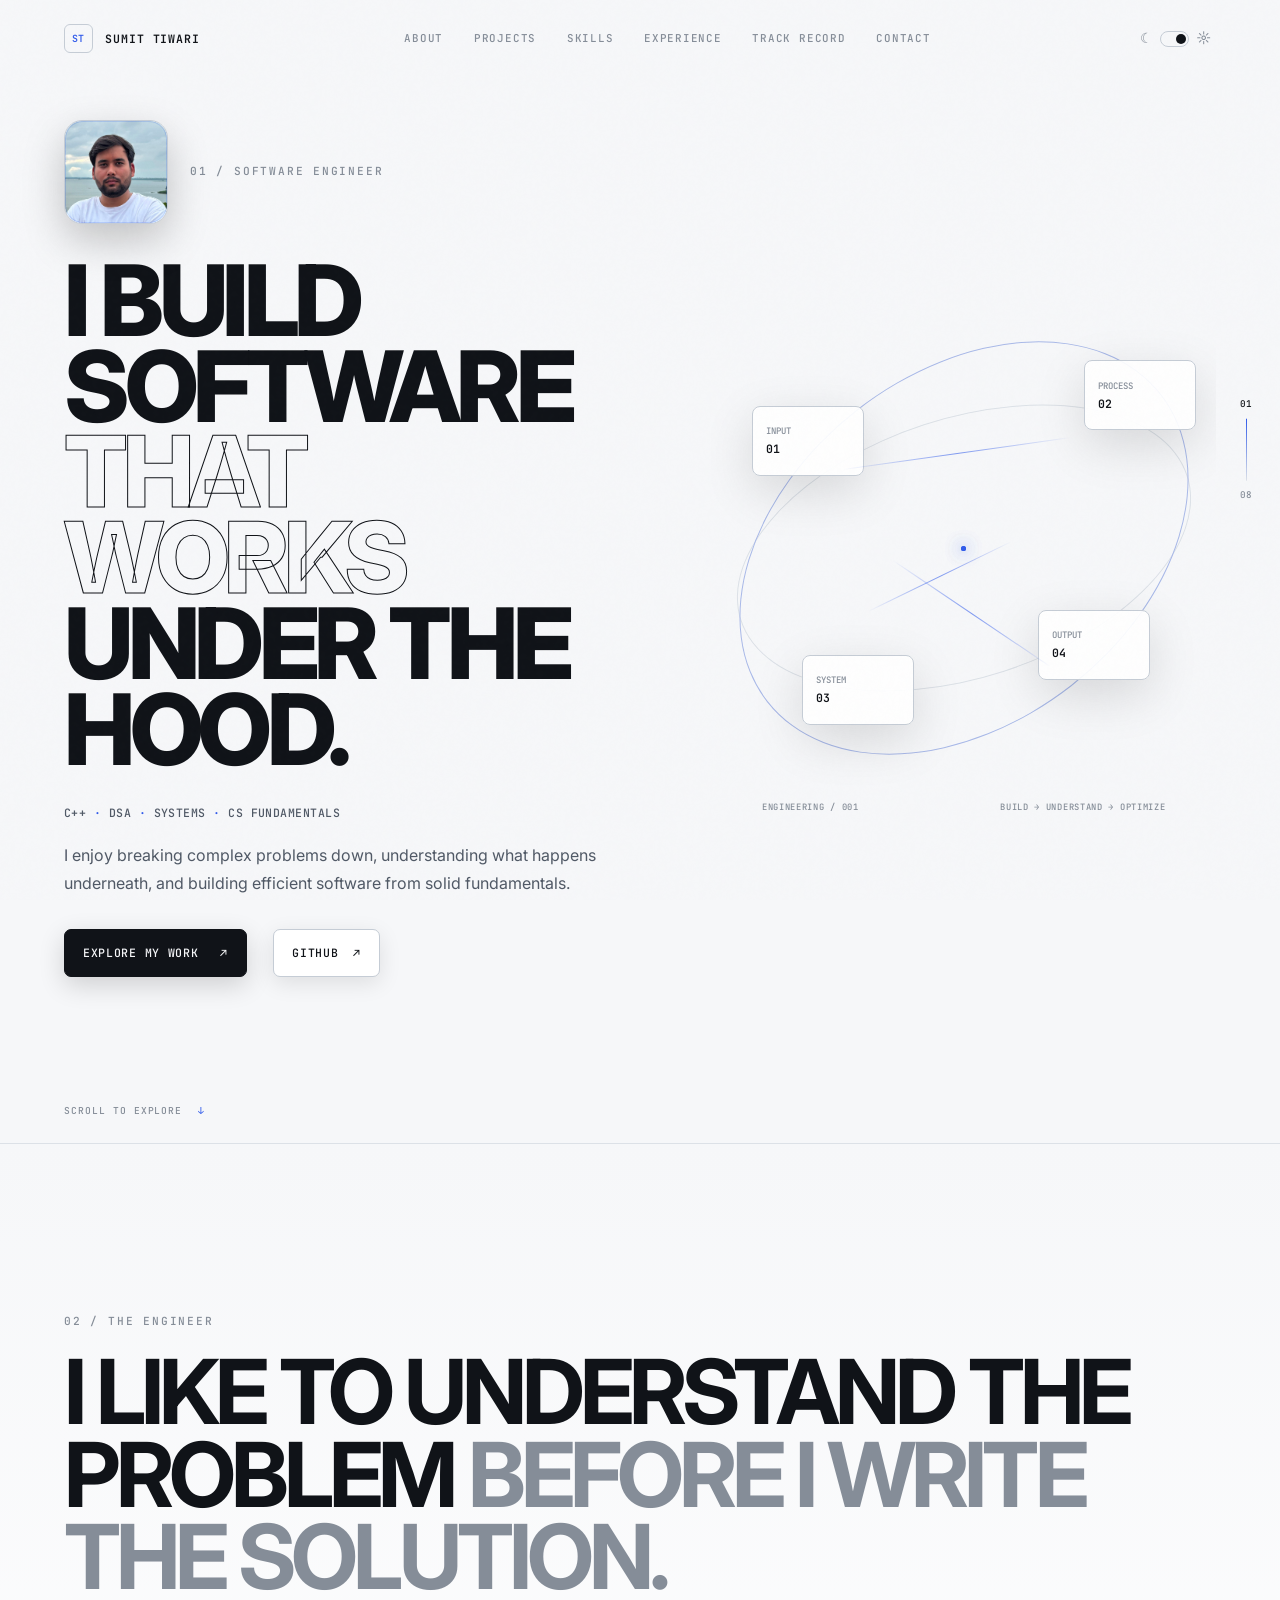
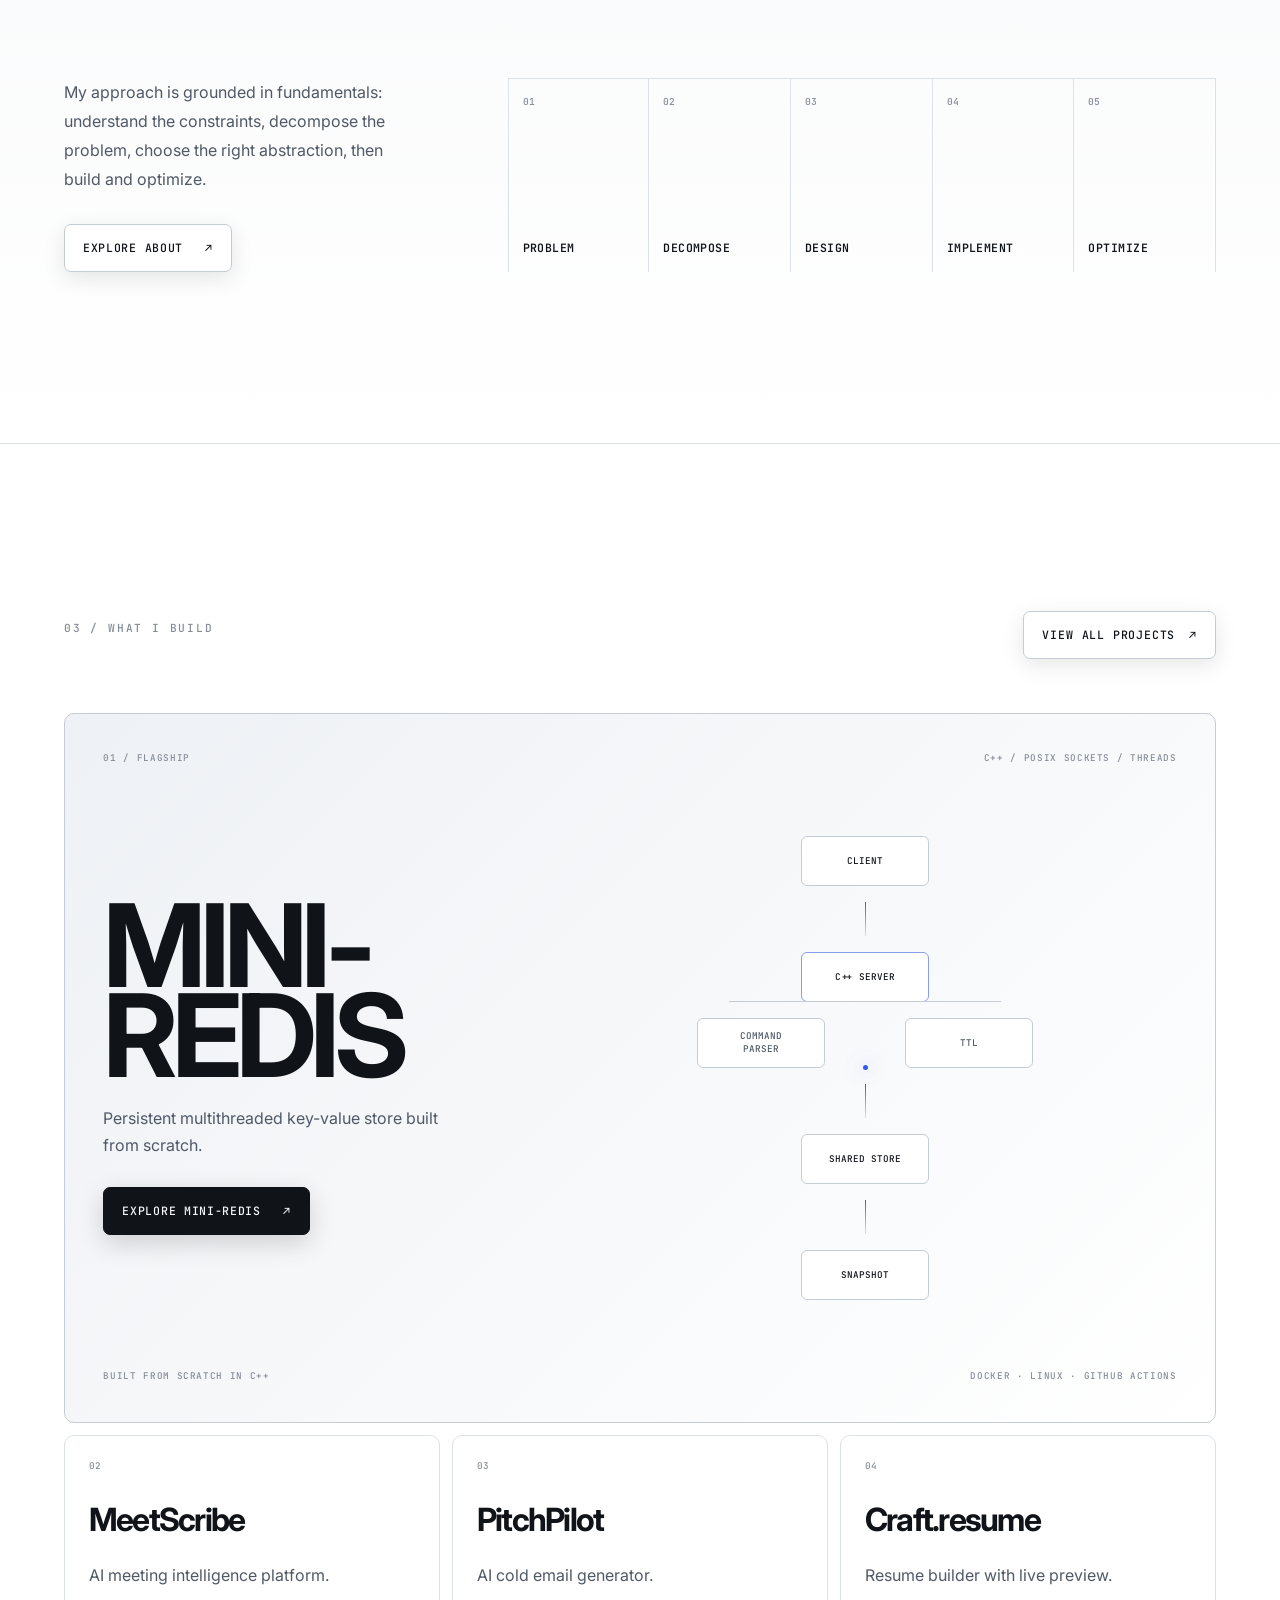
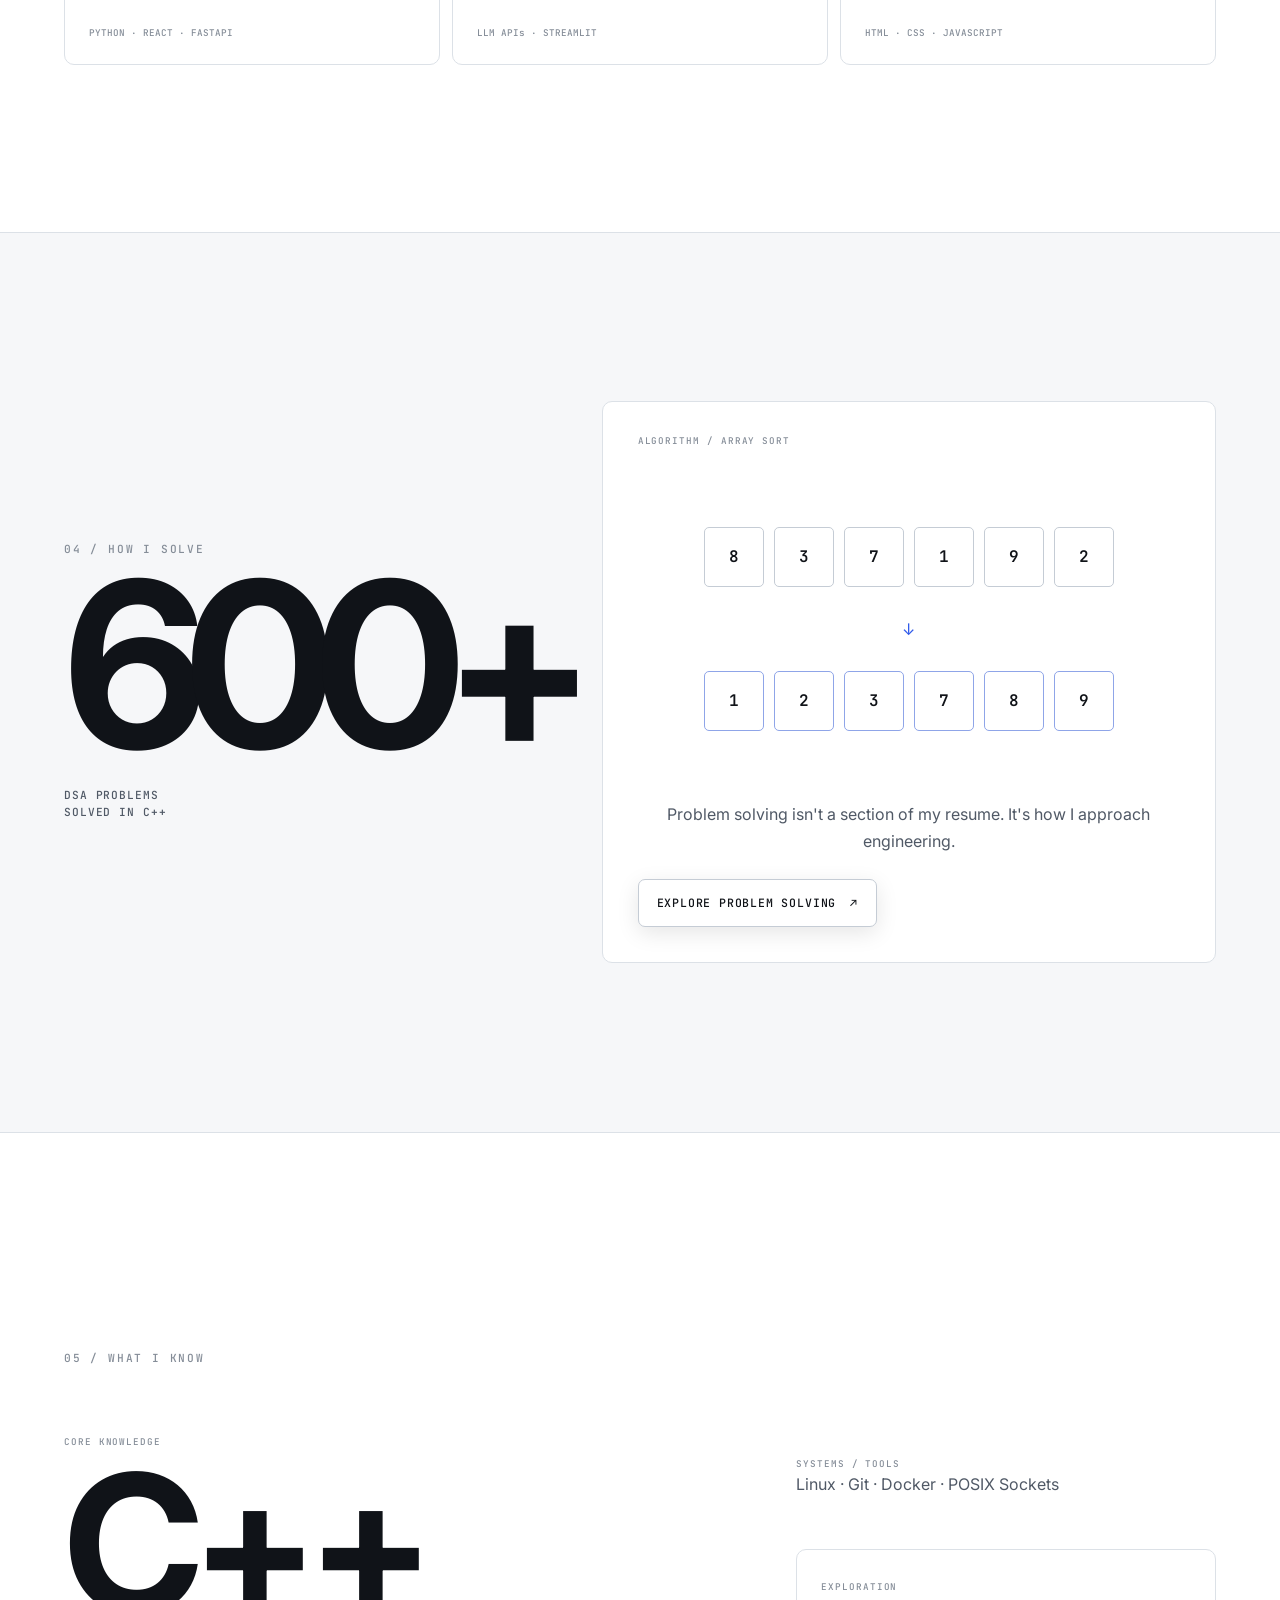
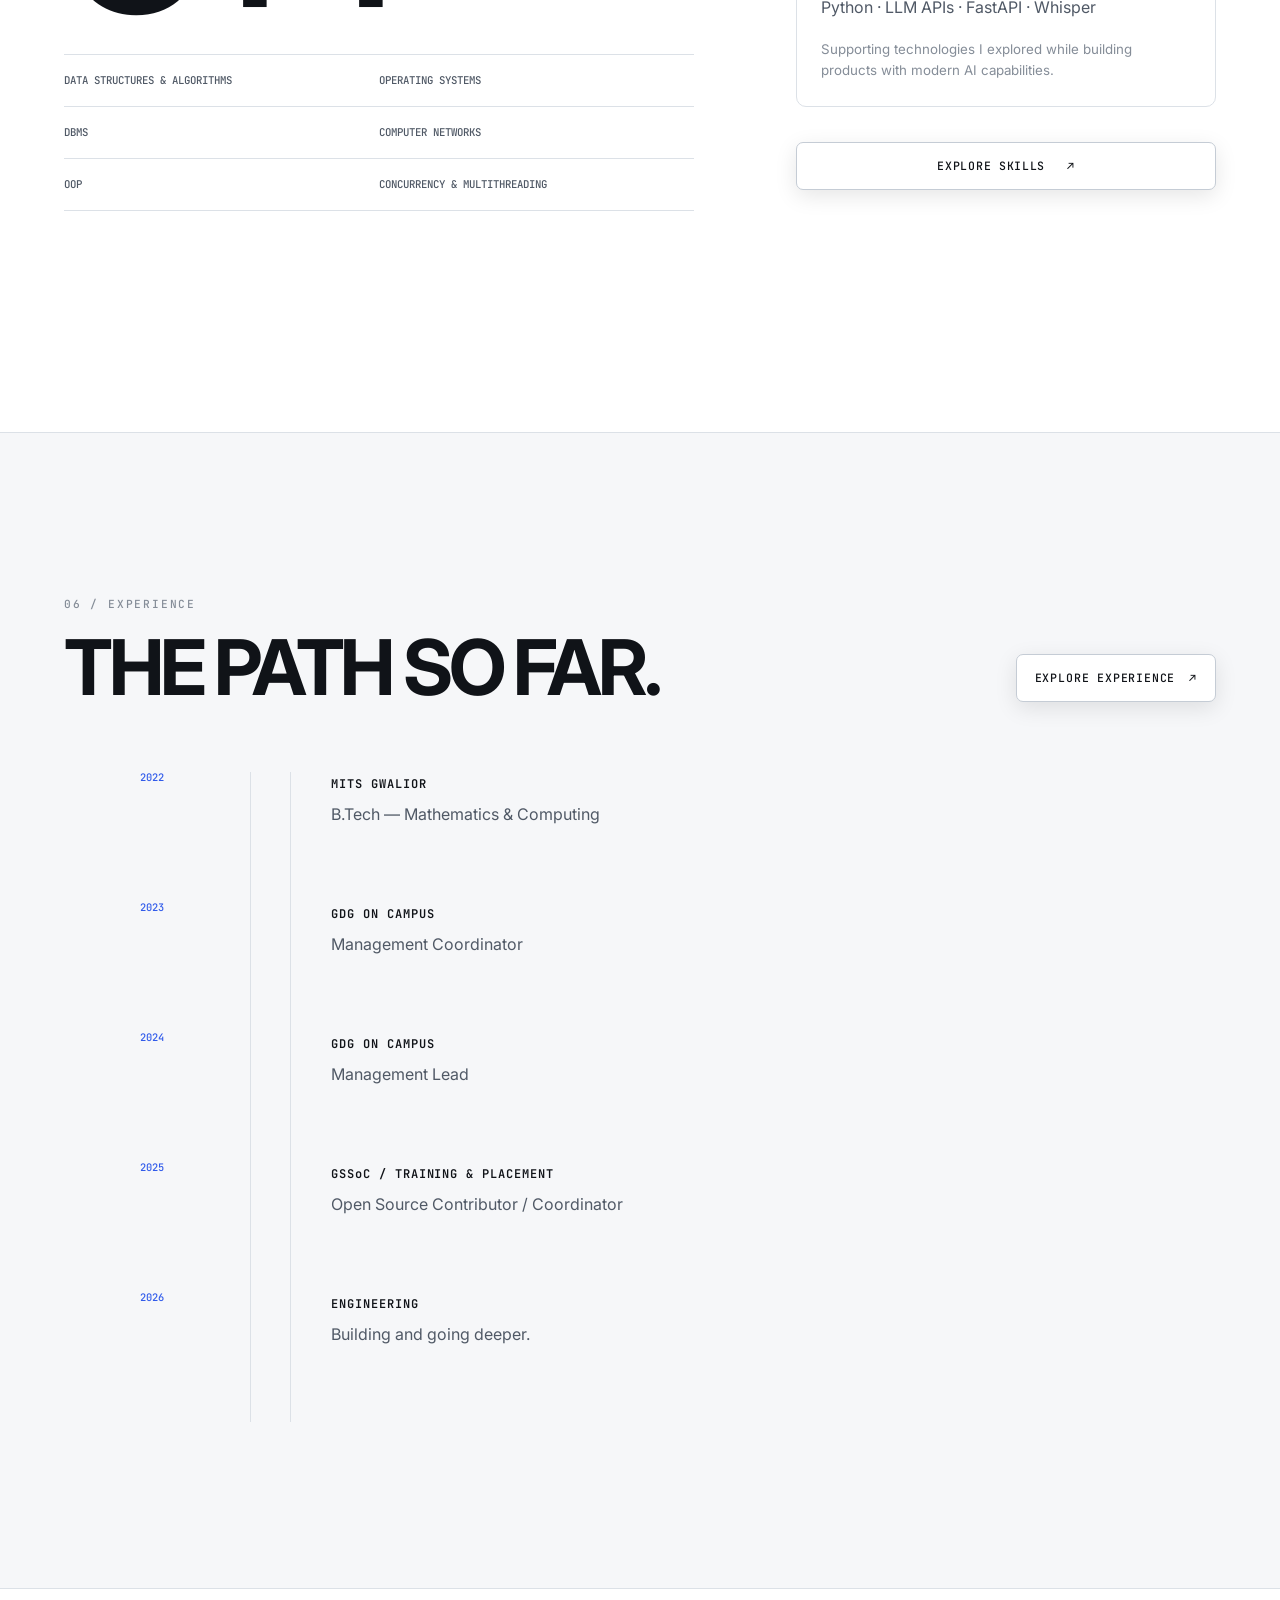
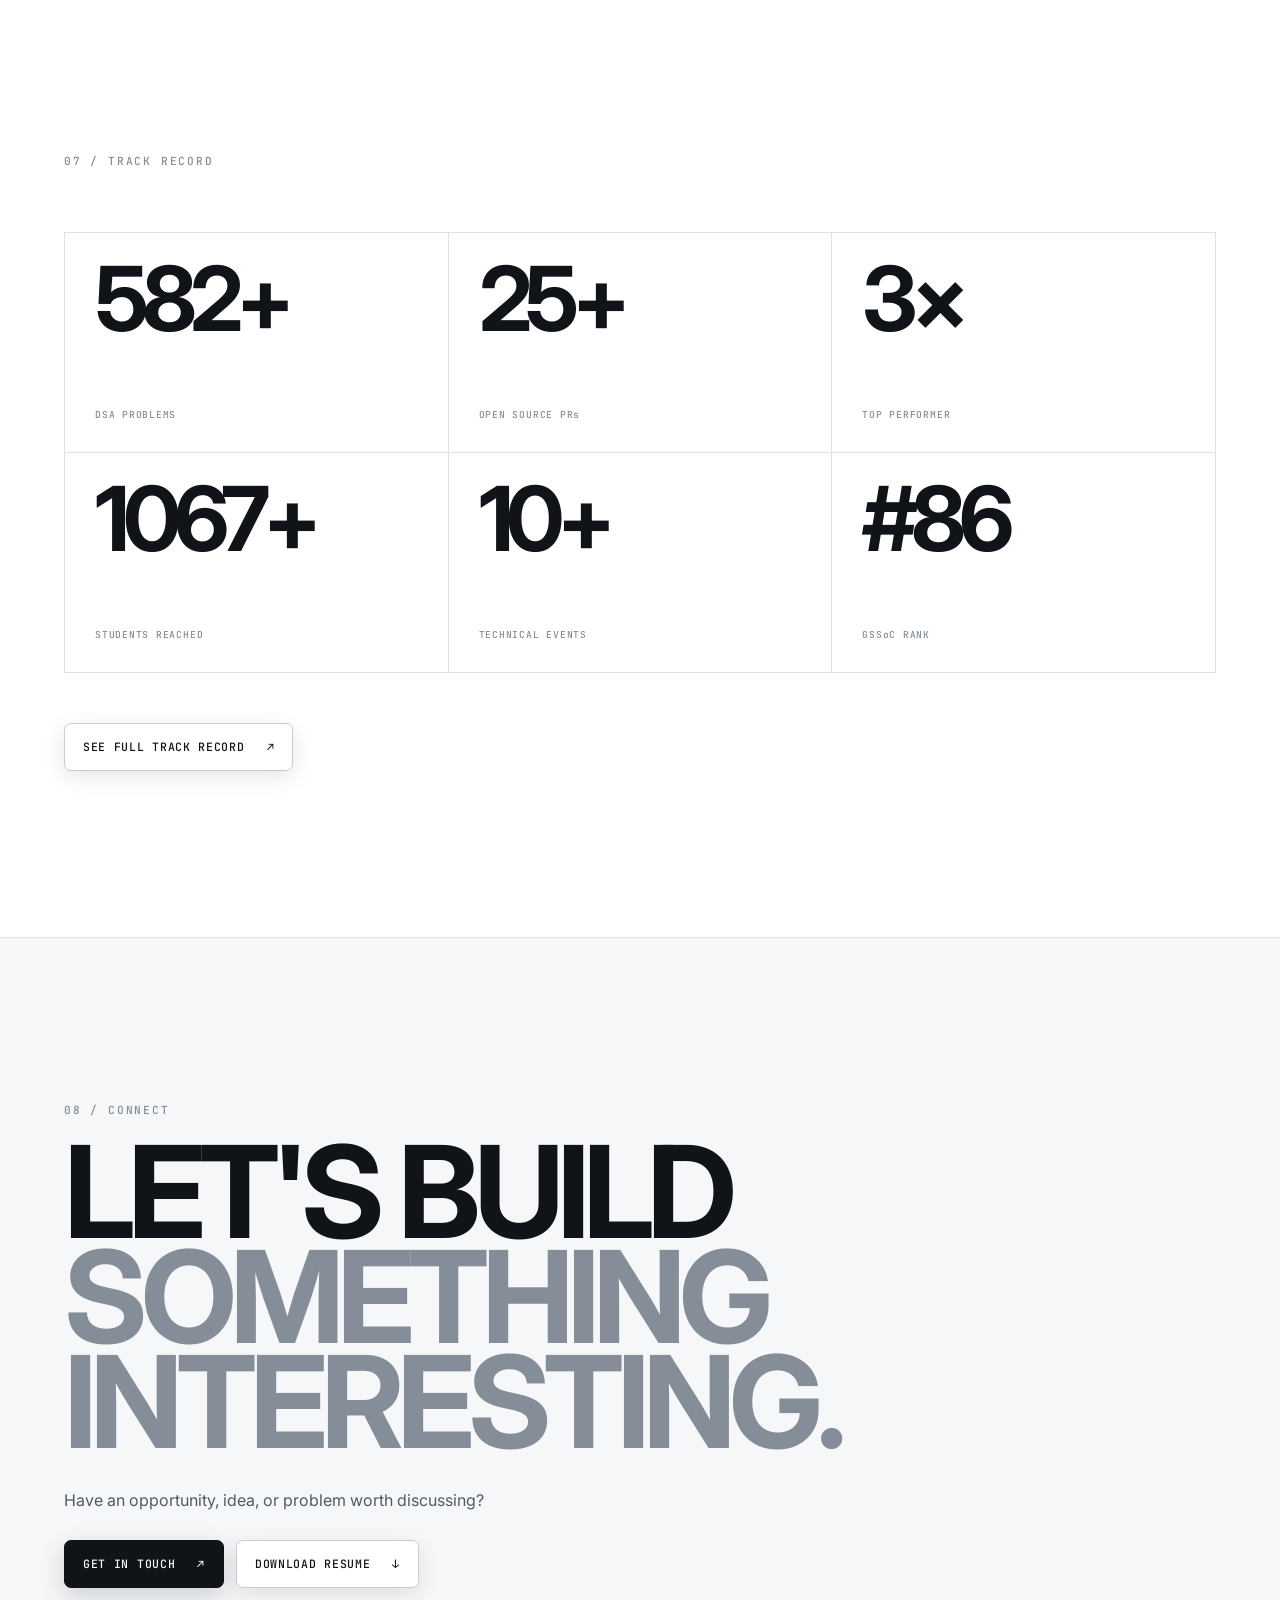
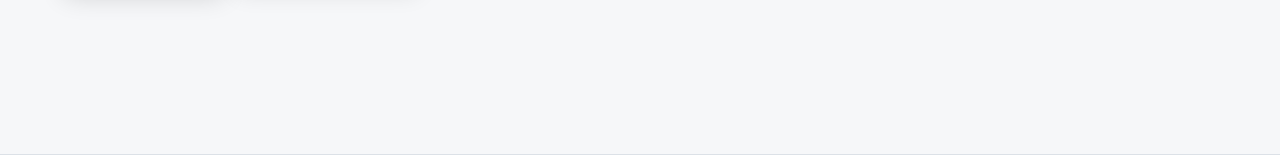
==== commit 6533040d: "add favicon" ====
--- a/index.html
+++ b/index.html
@@ -5,6 +5,9 @@
   <meta name="viewport" content="width=device-width, initial-scale=1.0">
   <meta name="description" content="Sumit Tiwari — Software Engineer focused on C++, DSA, systems and computer science fundamentals.">
   <title>Sumit Tiwari — Software Engineer</title>
+  <link rel="icon" type="image/png" sizes="32x32" href="./assets/icons/favicon-32x32.png">
+  <link rel="icon" type="image/png" sizes="16x16" href="./assets/icons/favicon-16x16.png">
+  <link rel="apple-touch-icon" href="./assets/icons/apple-touch-icon.png">
   <script>
     (() => {
       const saved = localStorage.getItem("portfolio-theme");
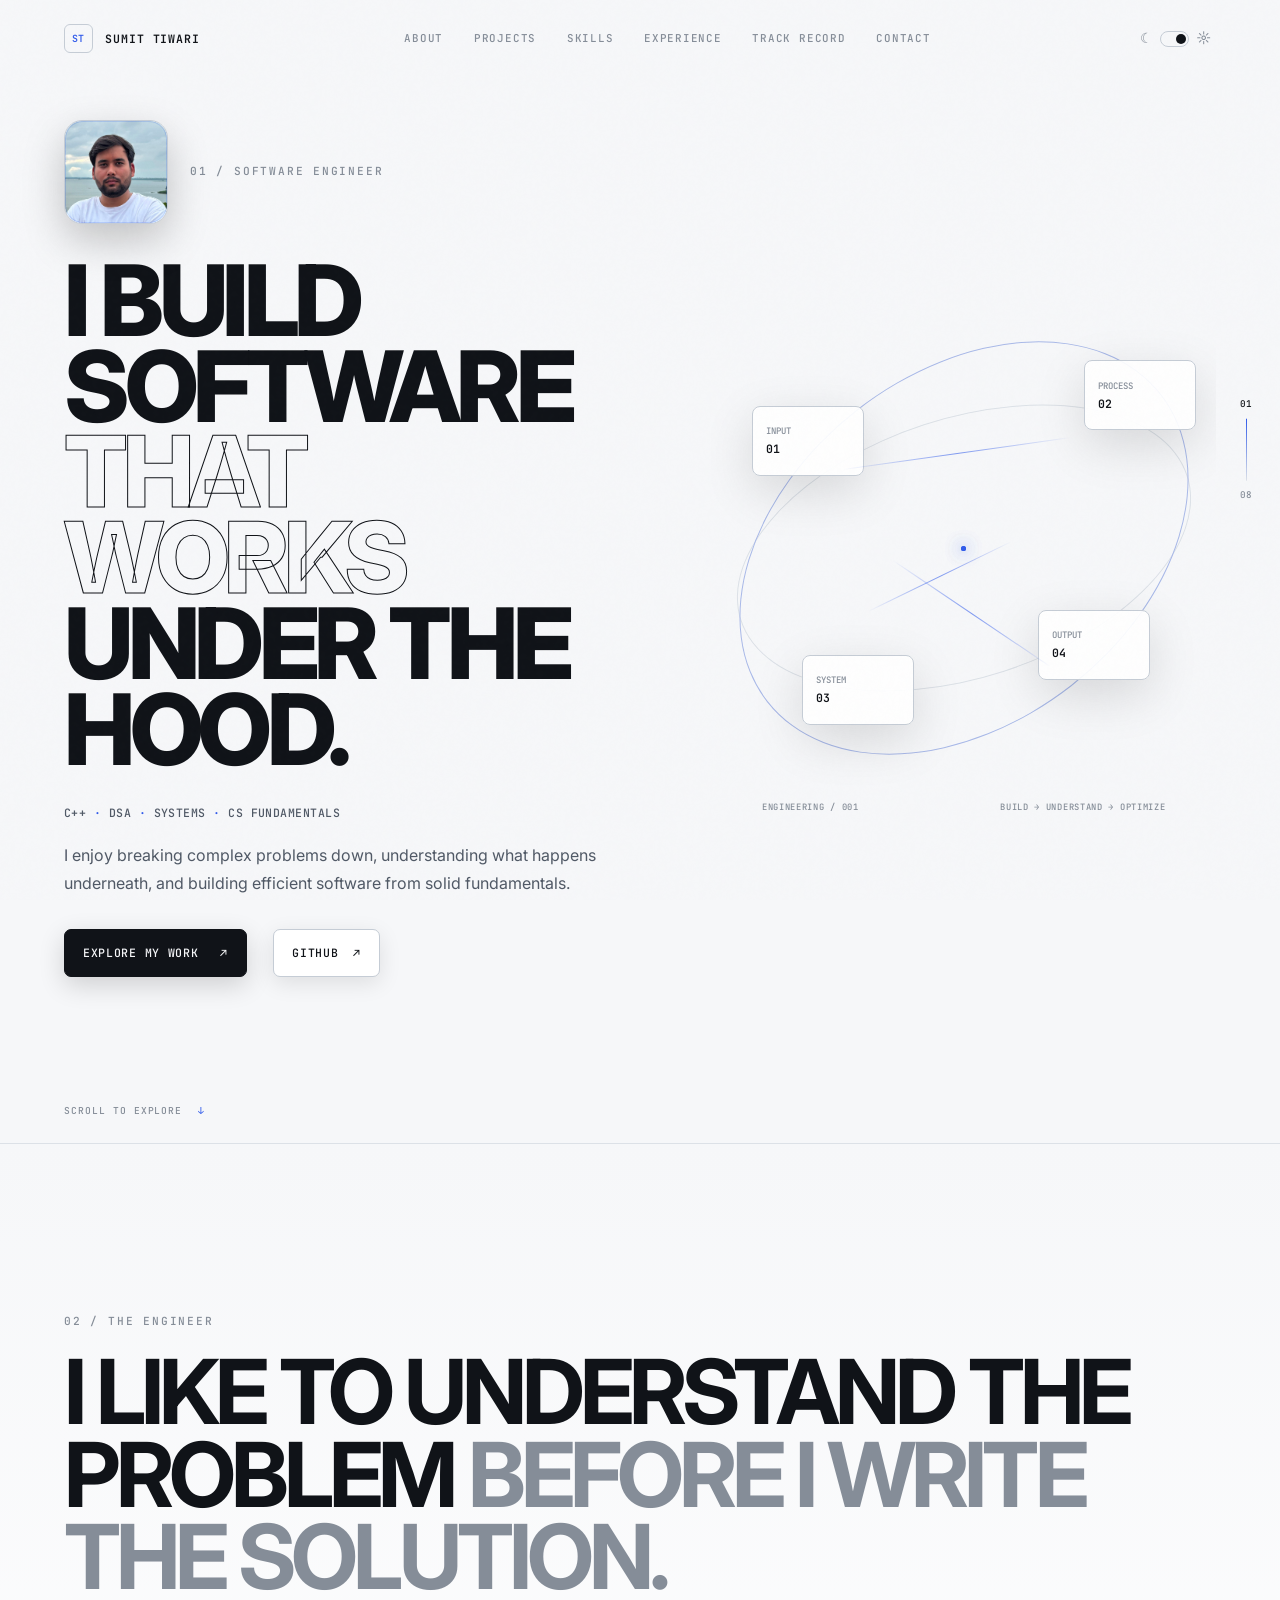
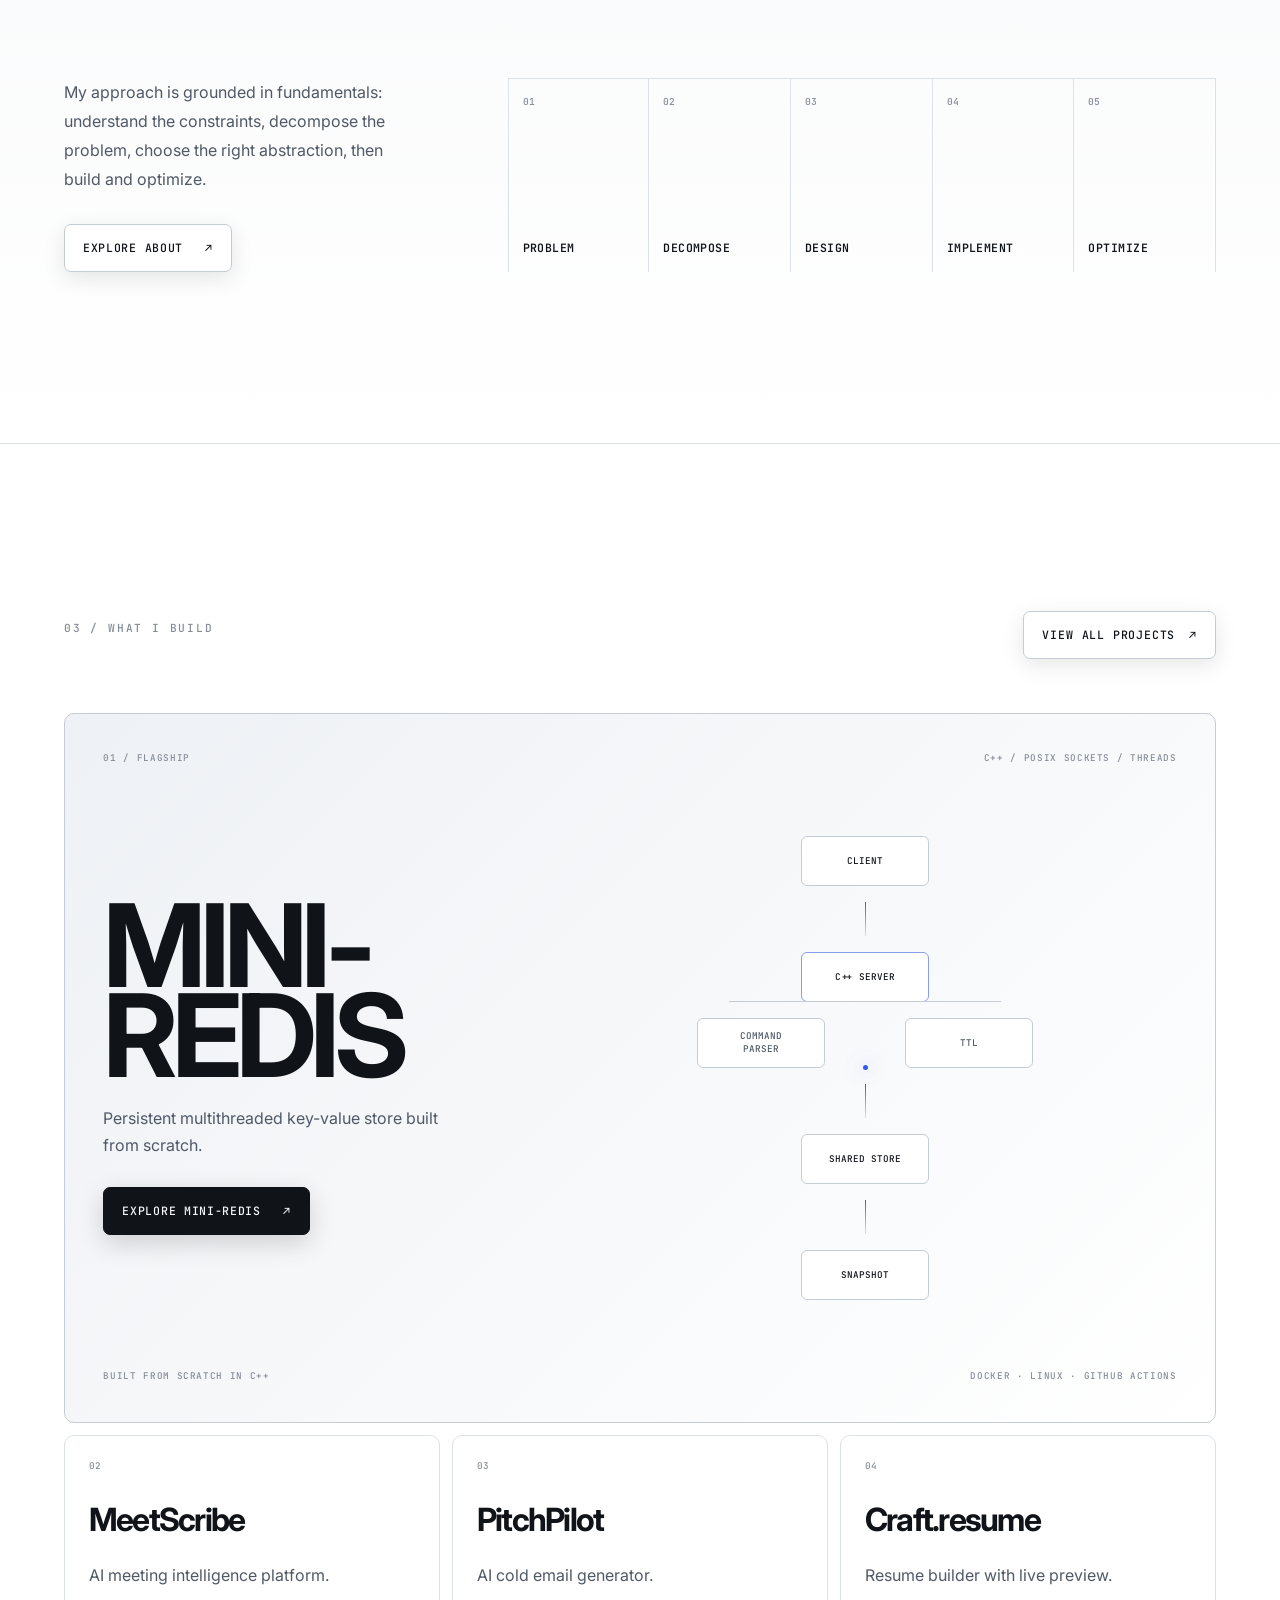
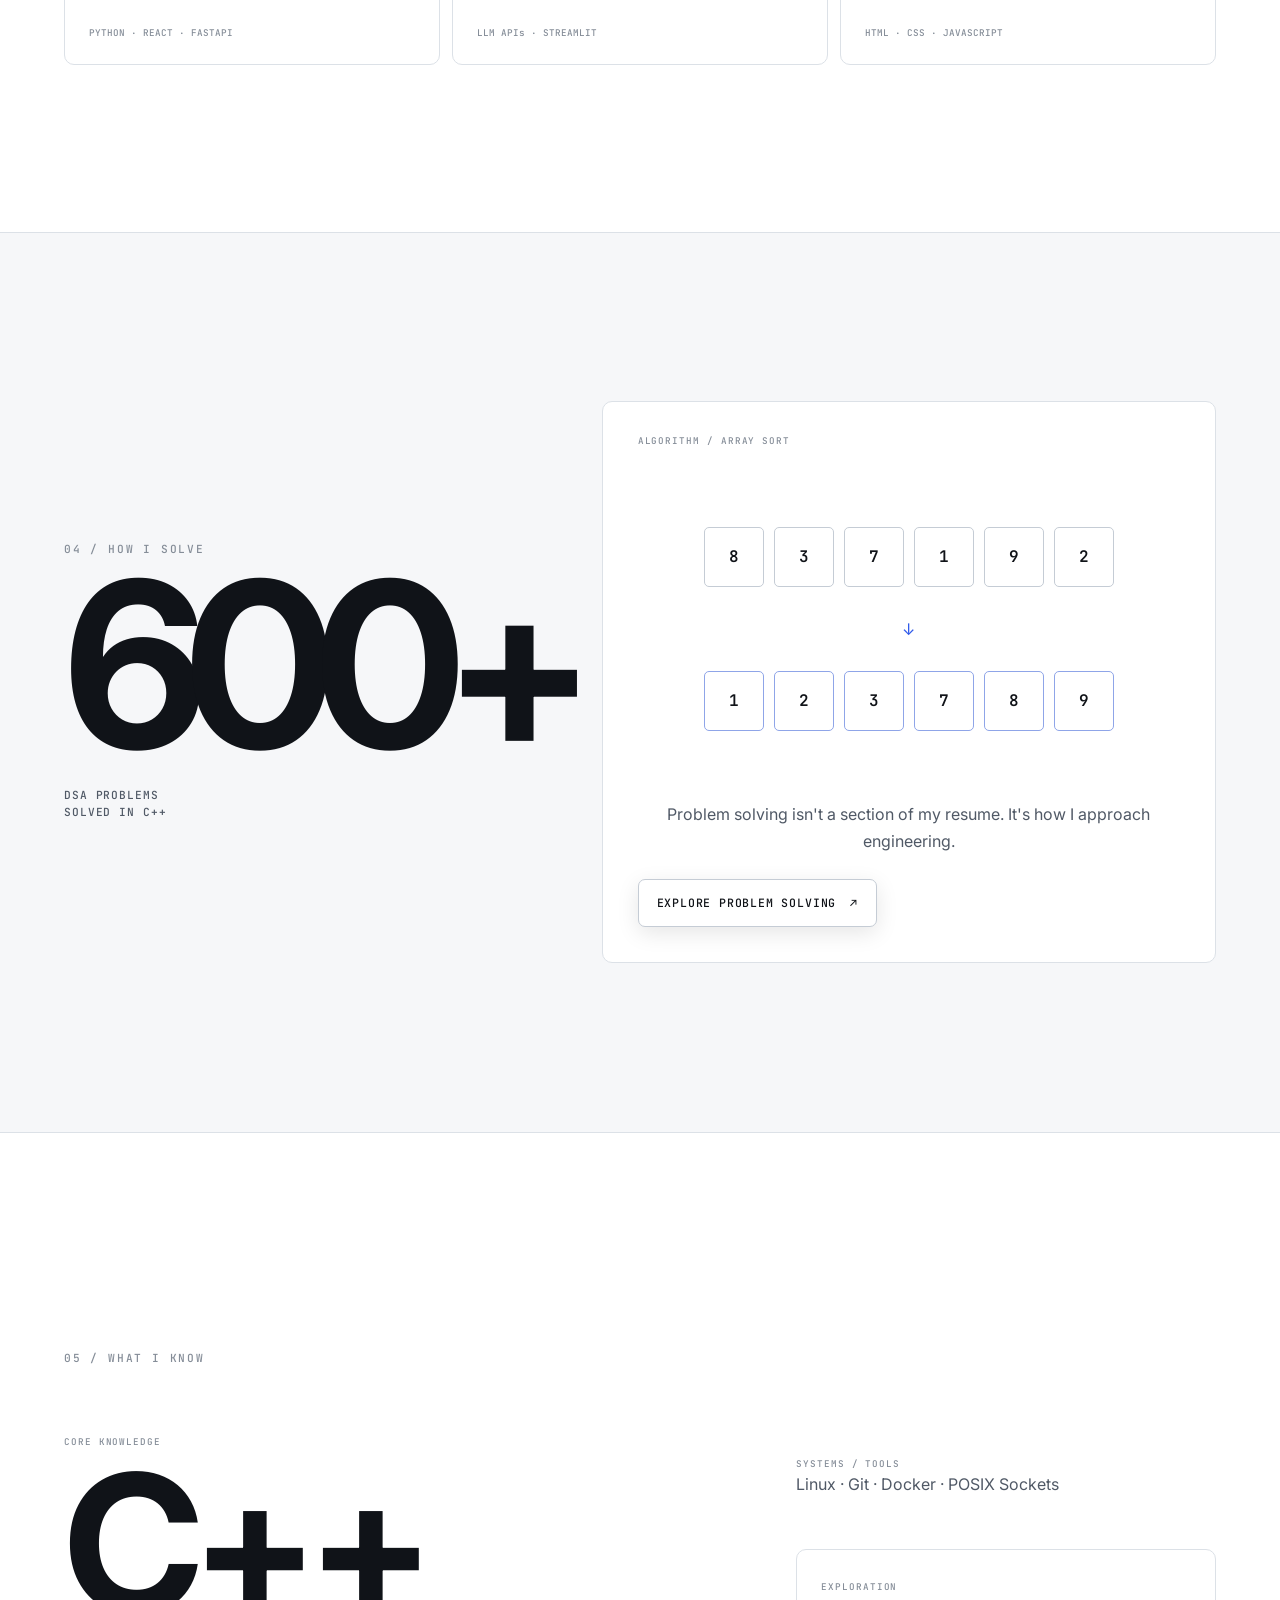
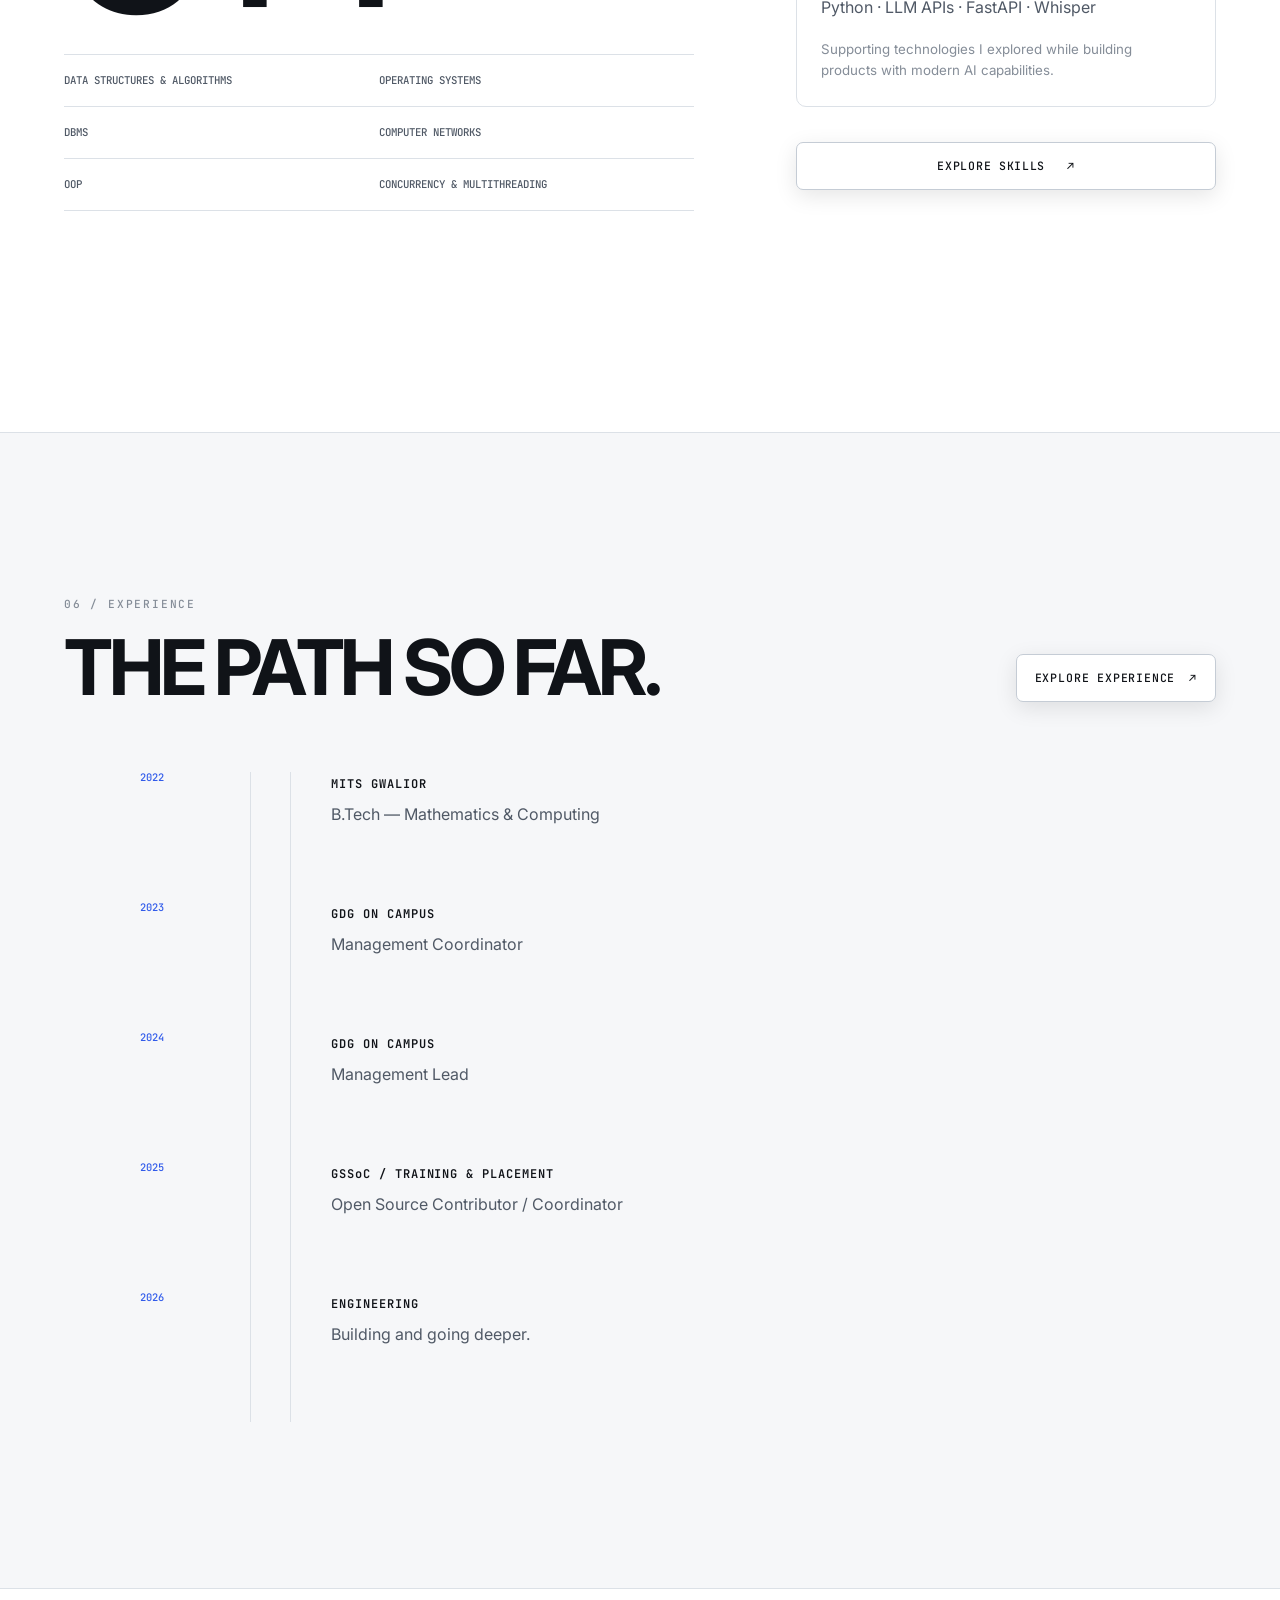
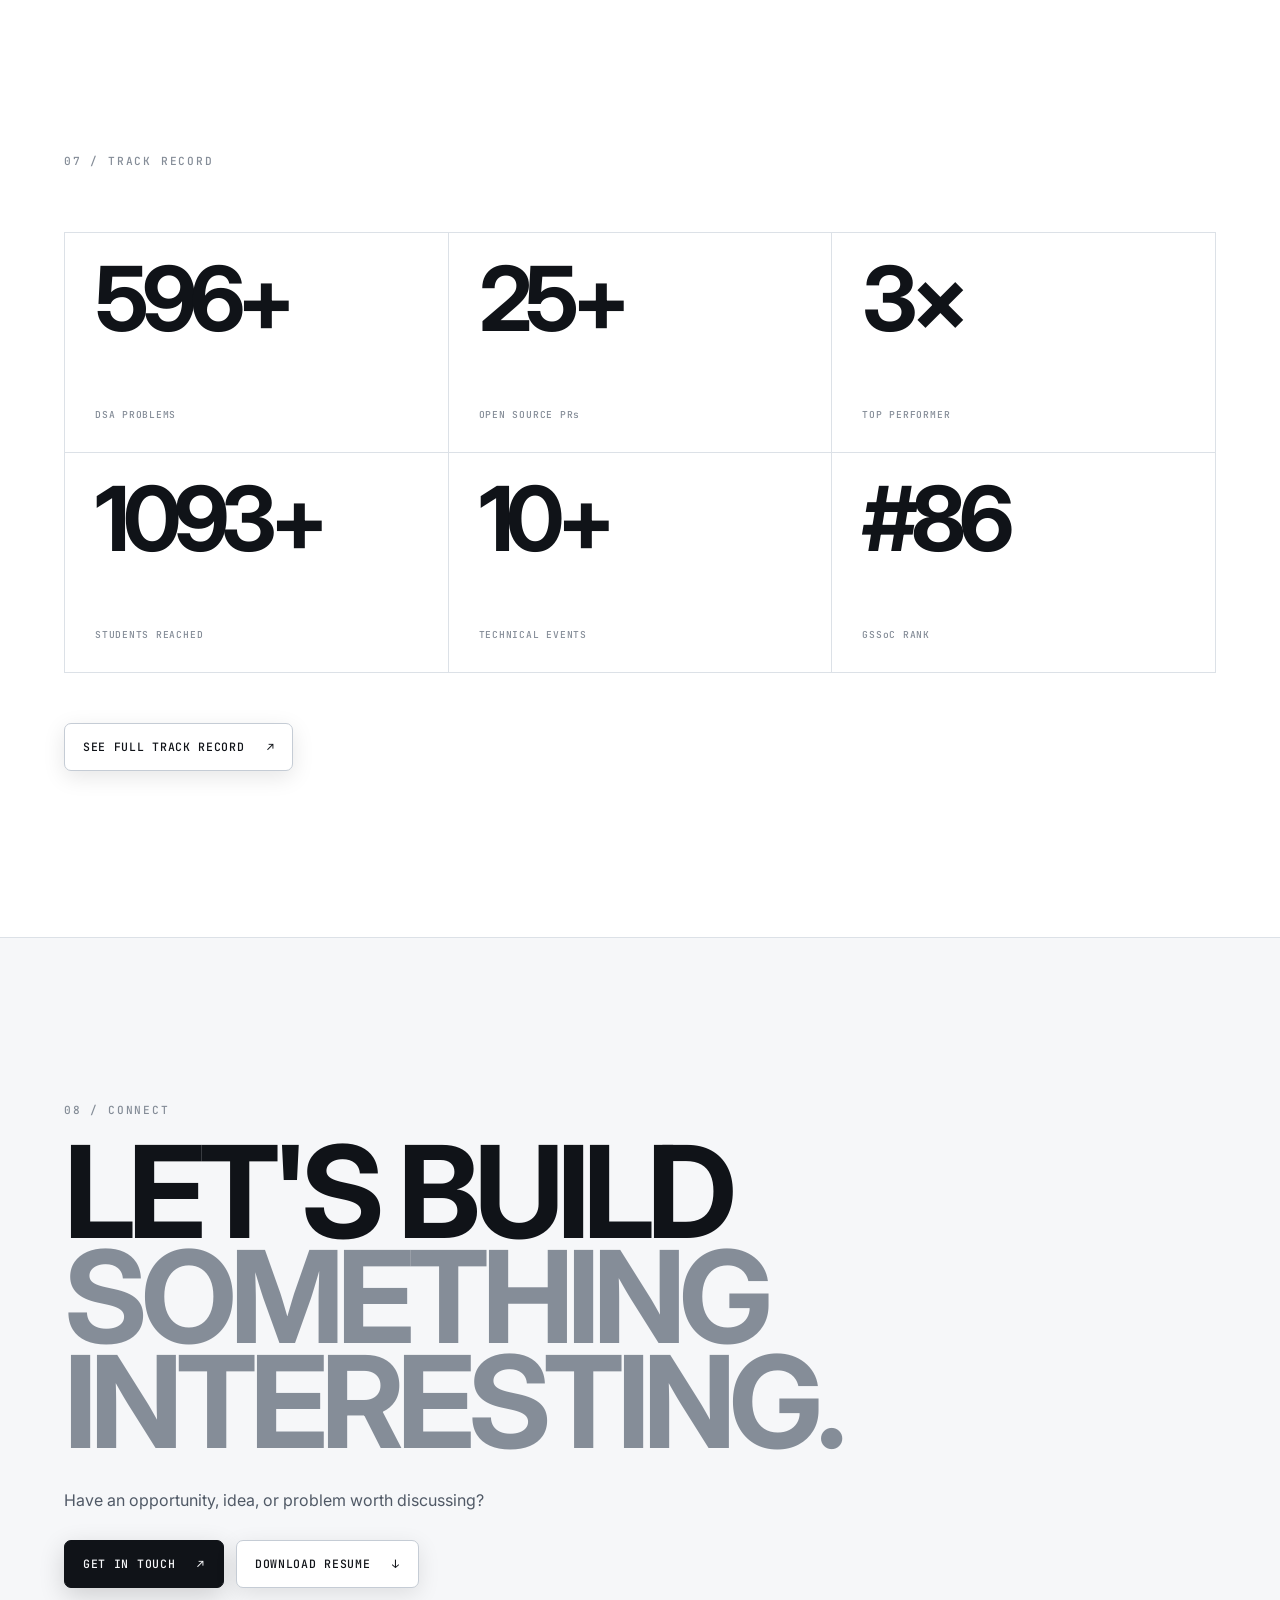
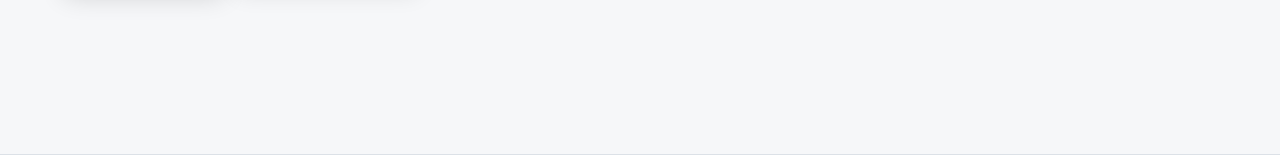
==== commit 76cadb48: "update metadata" ====
--- a/index.html
+++ b/index.html
@@ -4,6 +4,21 @@
   <meta charset="UTF-8">
   <meta name="viewport" content="width=device-width, initial-scale=1.0">
   <meta name="description" content="Sumit Tiwari — Software Engineer focused on C++, DSA, systems and computer science fundamentals.">
+  
+  <meta property="og:type" content="website">
+  <meta property="og:title" content="Sumit Tiwari — Software Engineer">
+  <meta property="og:description" content="Software Engineer focused on C++, DSA, systems, and computer science fundamentals.">
+  <meta property="og:url" content="https://mesumittiwari.github.io/">
+  <meta property="og:image" content="https://mesumittiwari.github.io/assets/images/og-image.jpg">
+  <meta property="og:image:type" content="image/jpeg">
+  <meta property="og:image:width" content="1200">
+  <meta property="og:image:height" content="630">
+
+  <meta name="twitter:card" content="summary_large_image">
+  <meta name="twitter:title" content="Sumit Tiwari — Software Engineer">
+  <meta name="twitter:description" content="Software Engineer focused on C++, DSA, systems, and computer science fundamentals.">
+  <meta name="twitter:image" content="https://mesumittiwari.github.io/assets/images/og-image.jpg">
+
   <title>Sumit Tiwari — Software Engineer</title>
   <link rel="icon" type="image/png" sizes="32x32" href="./assets/icons/favicon-32x32.png">
   <link rel="icon" type="image/png" sizes="16x16" href="./assets/icons/favicon-16x16.png">
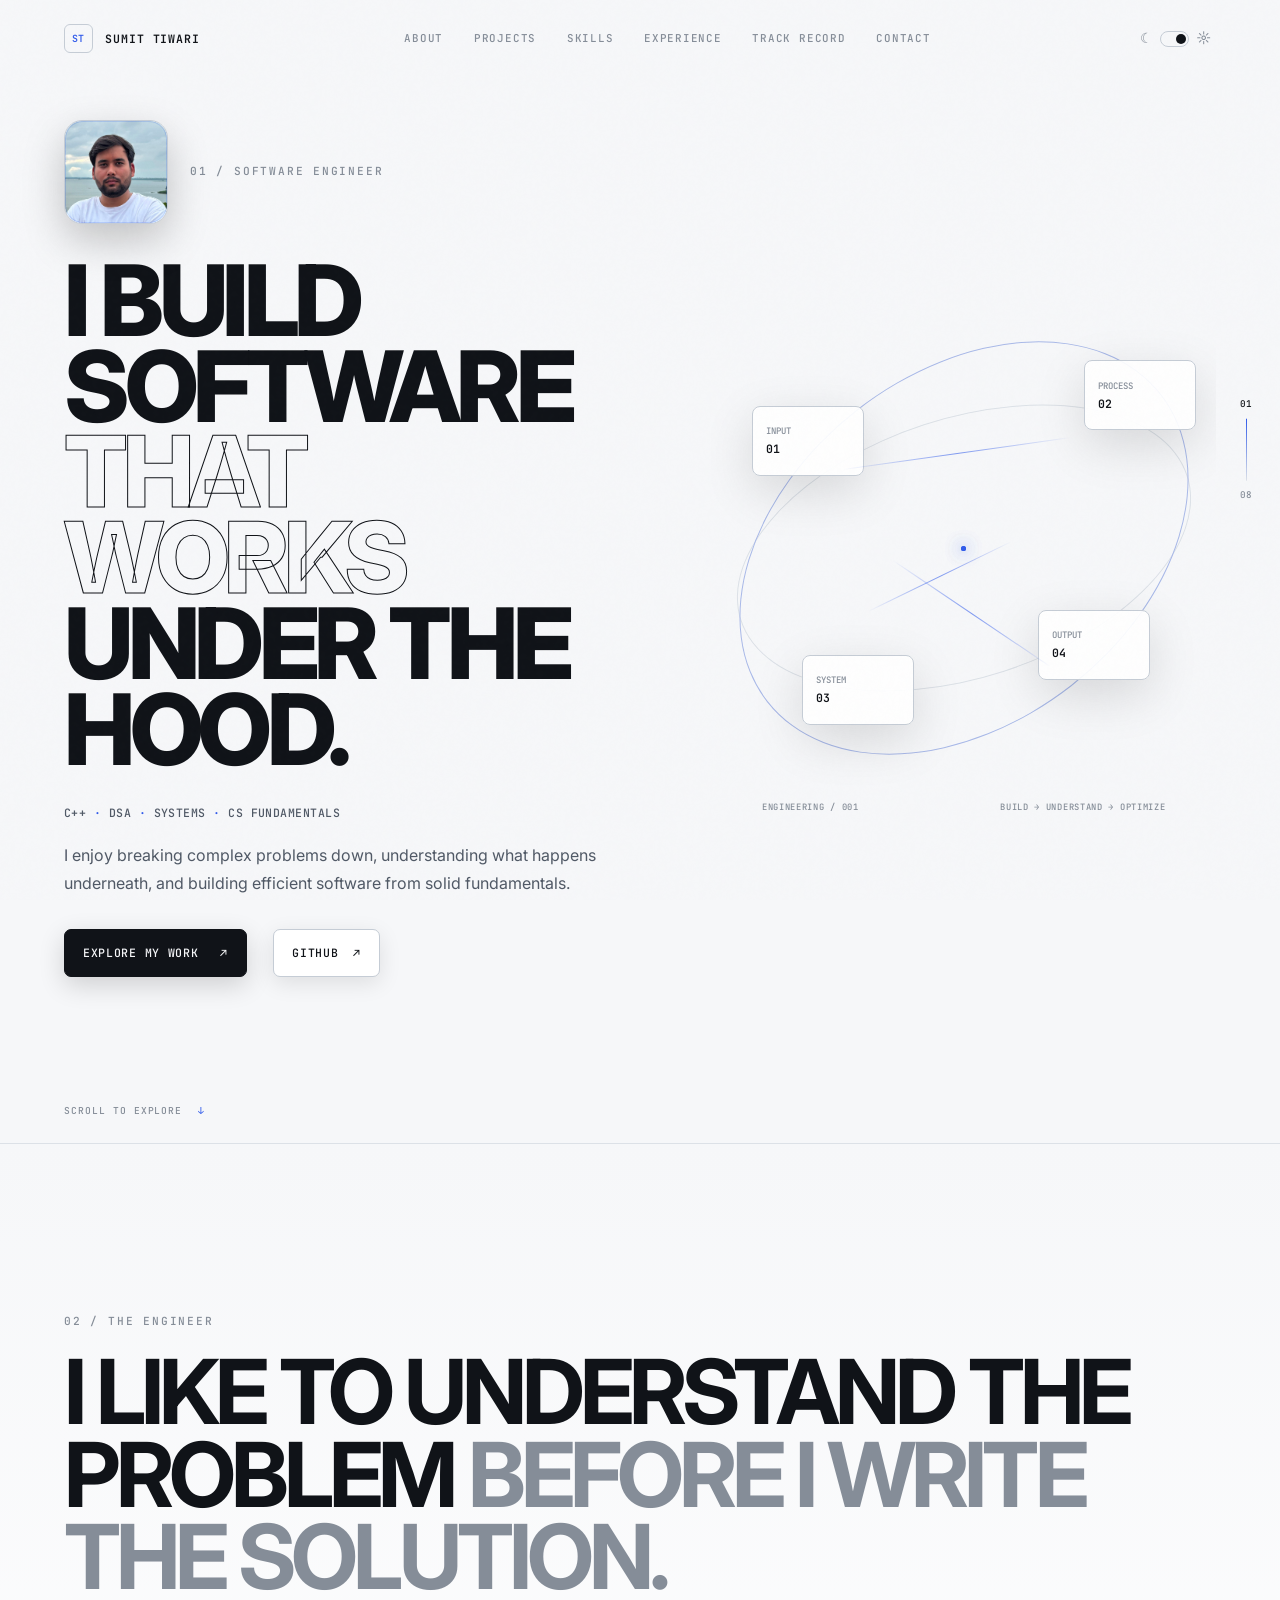
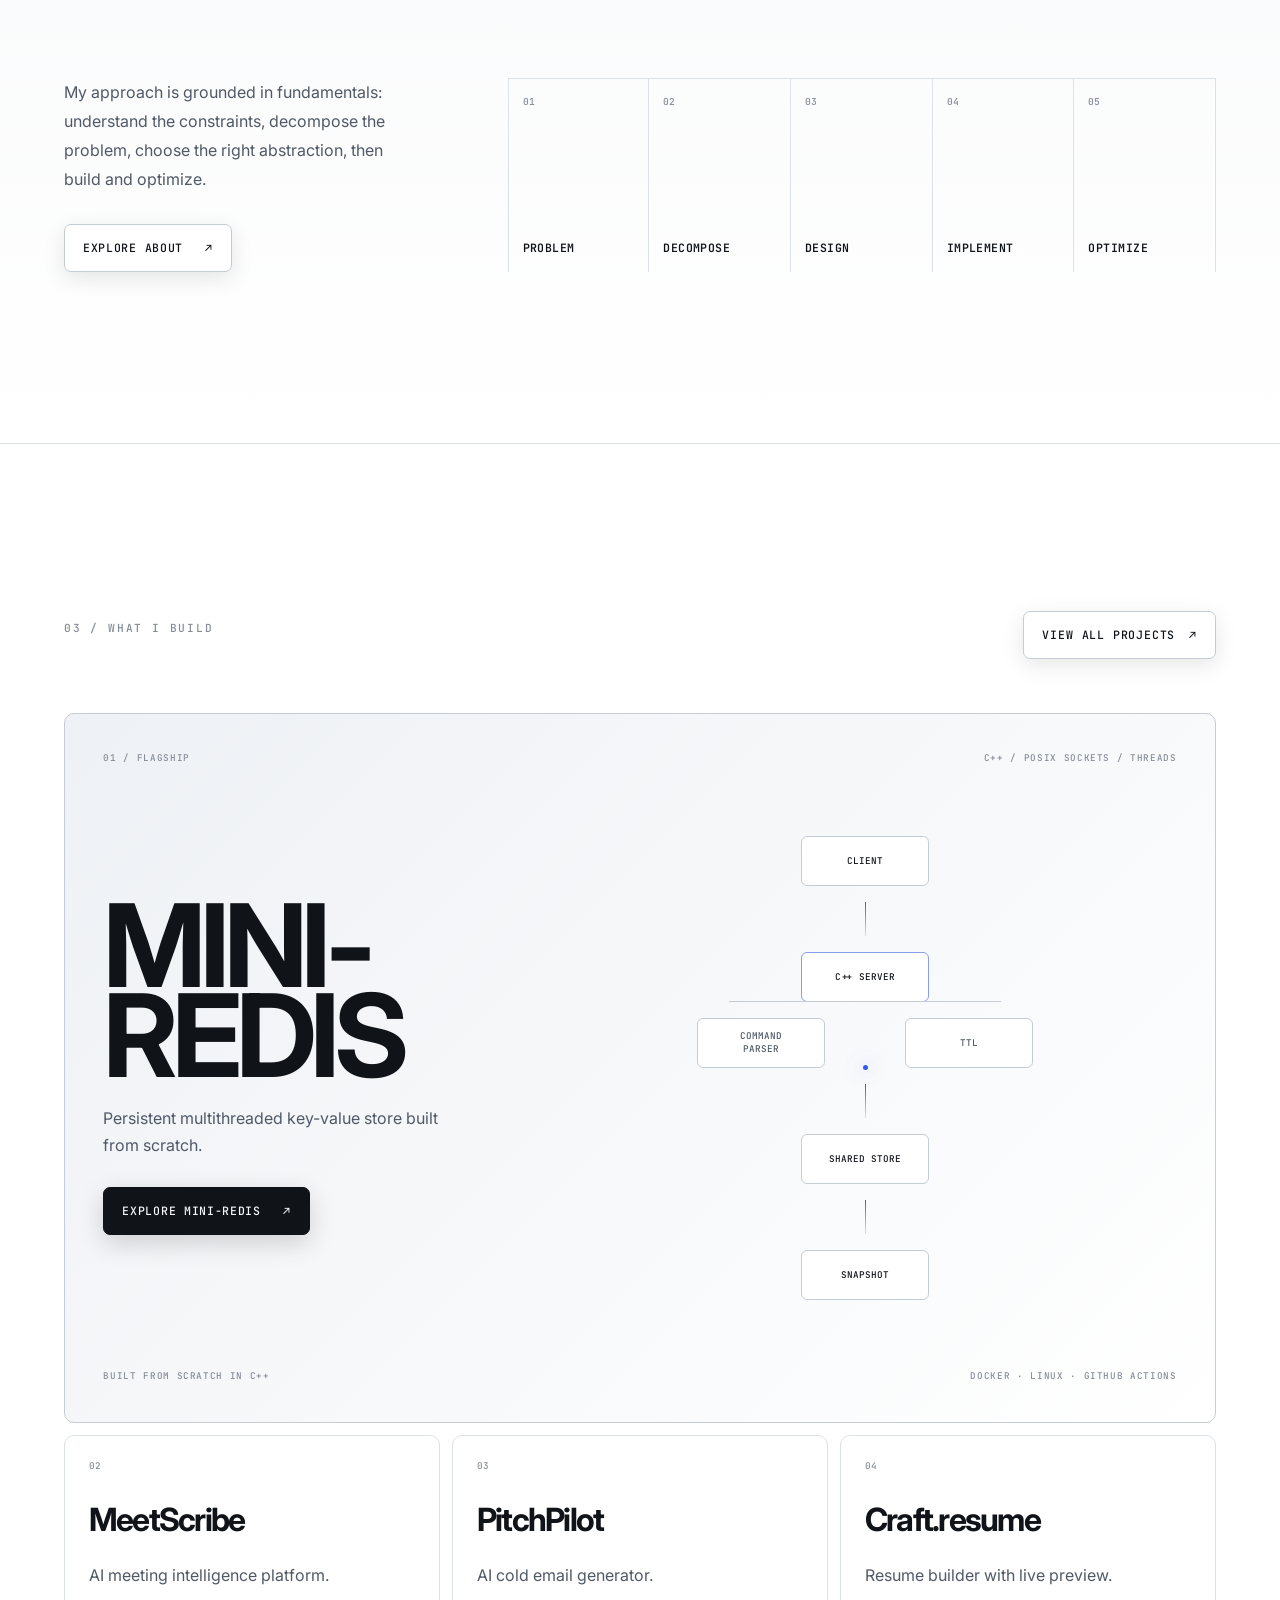
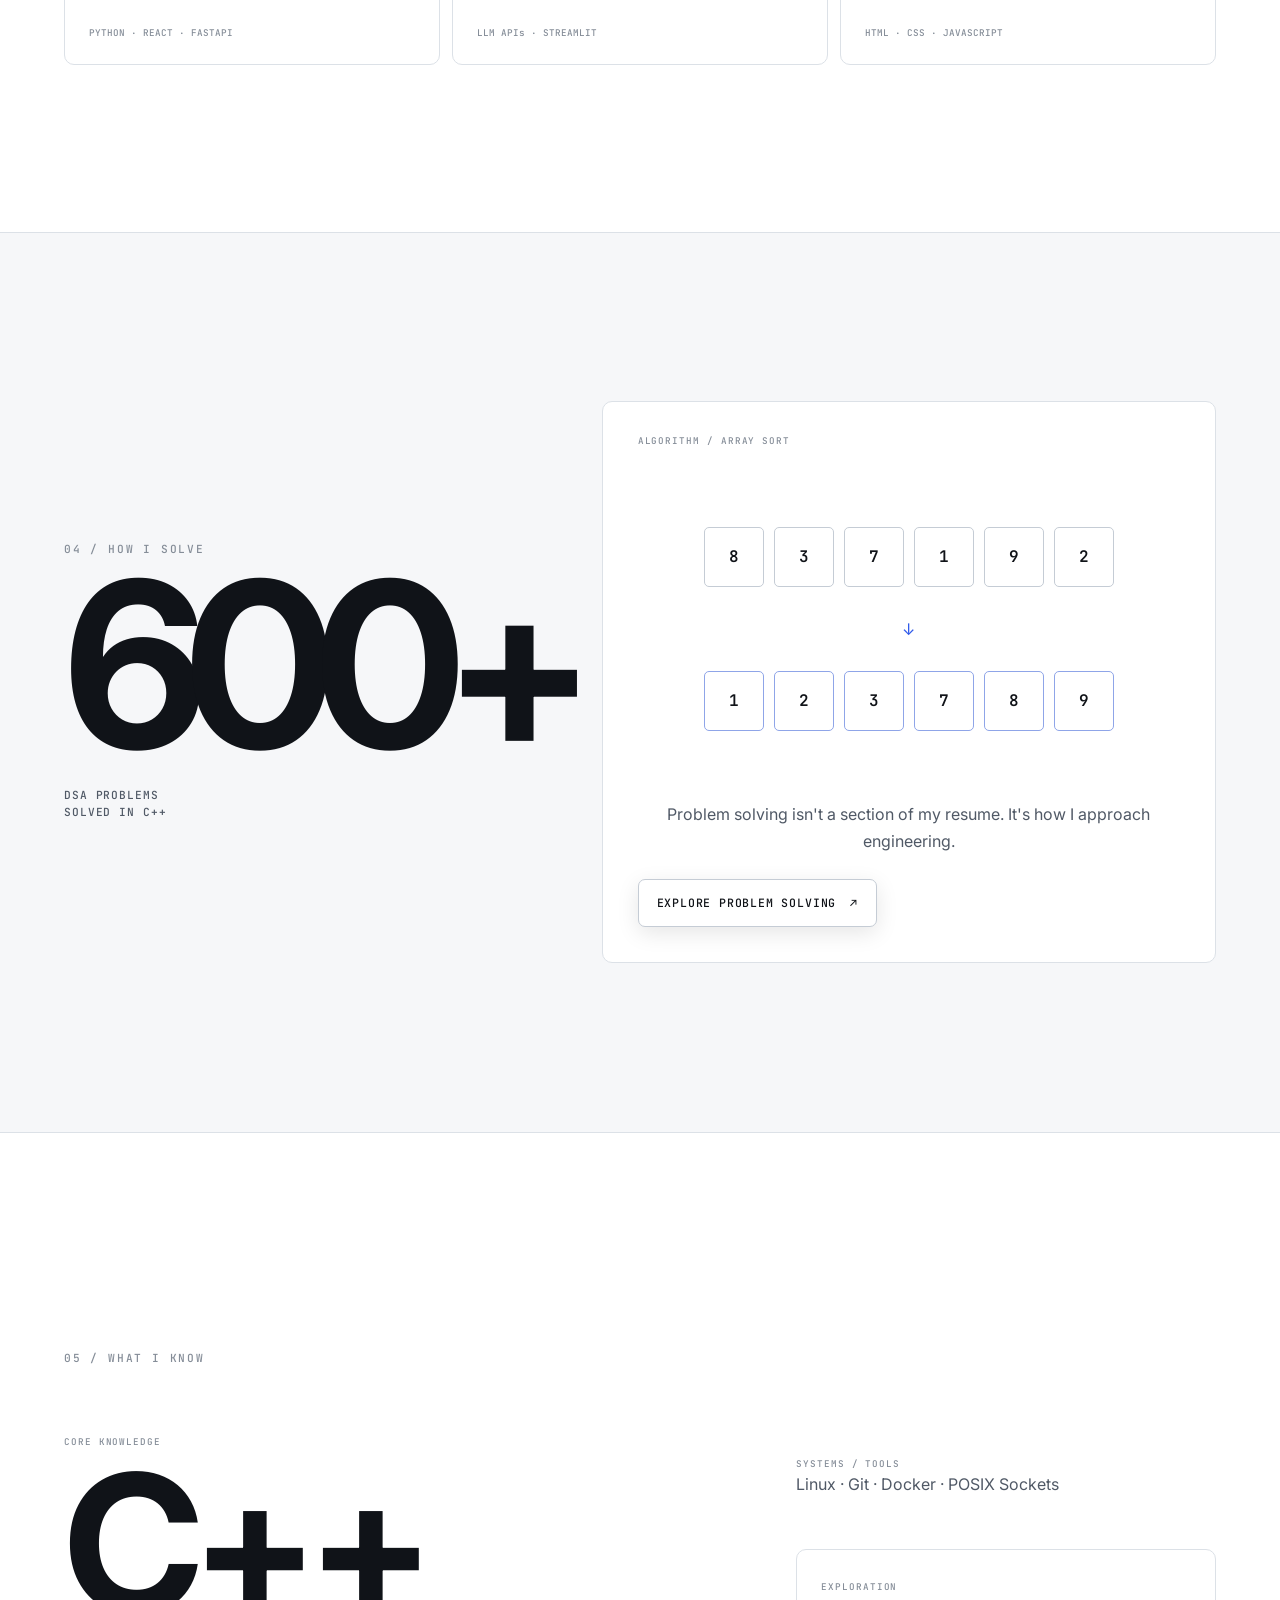
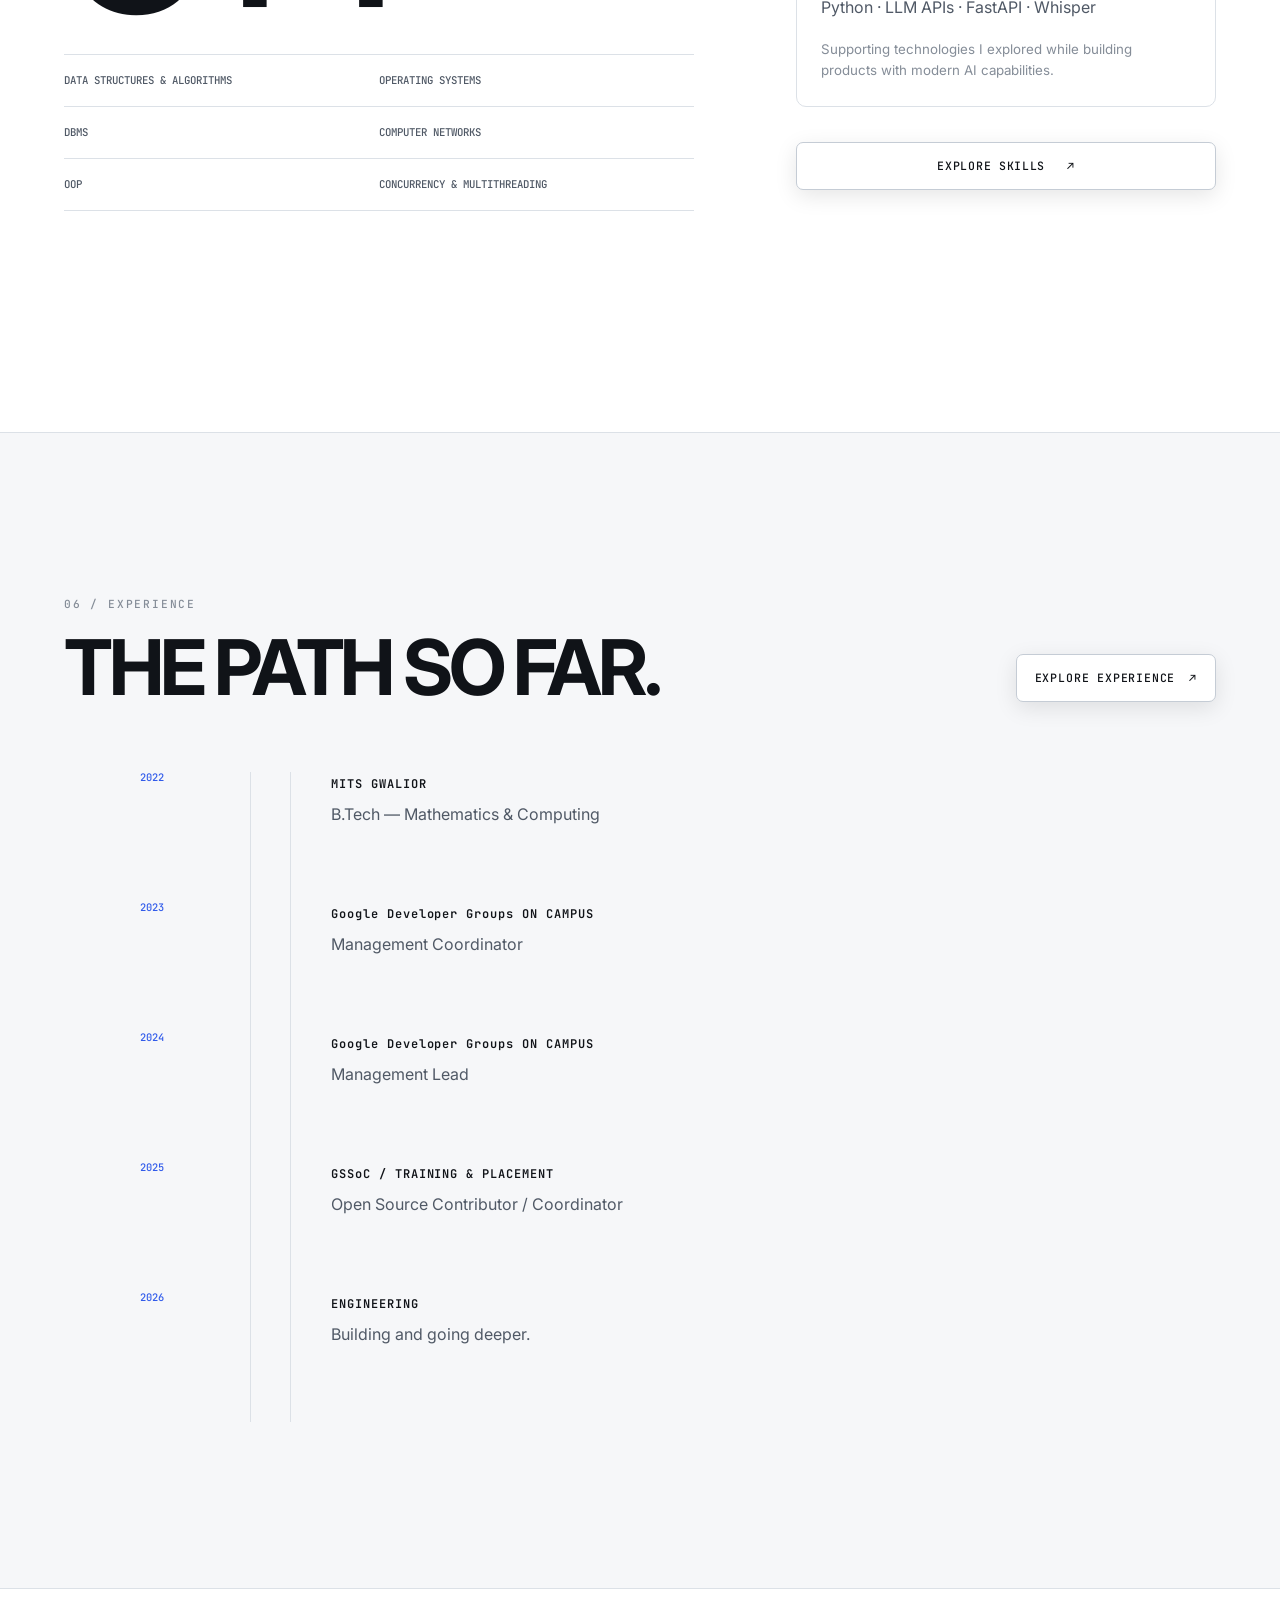
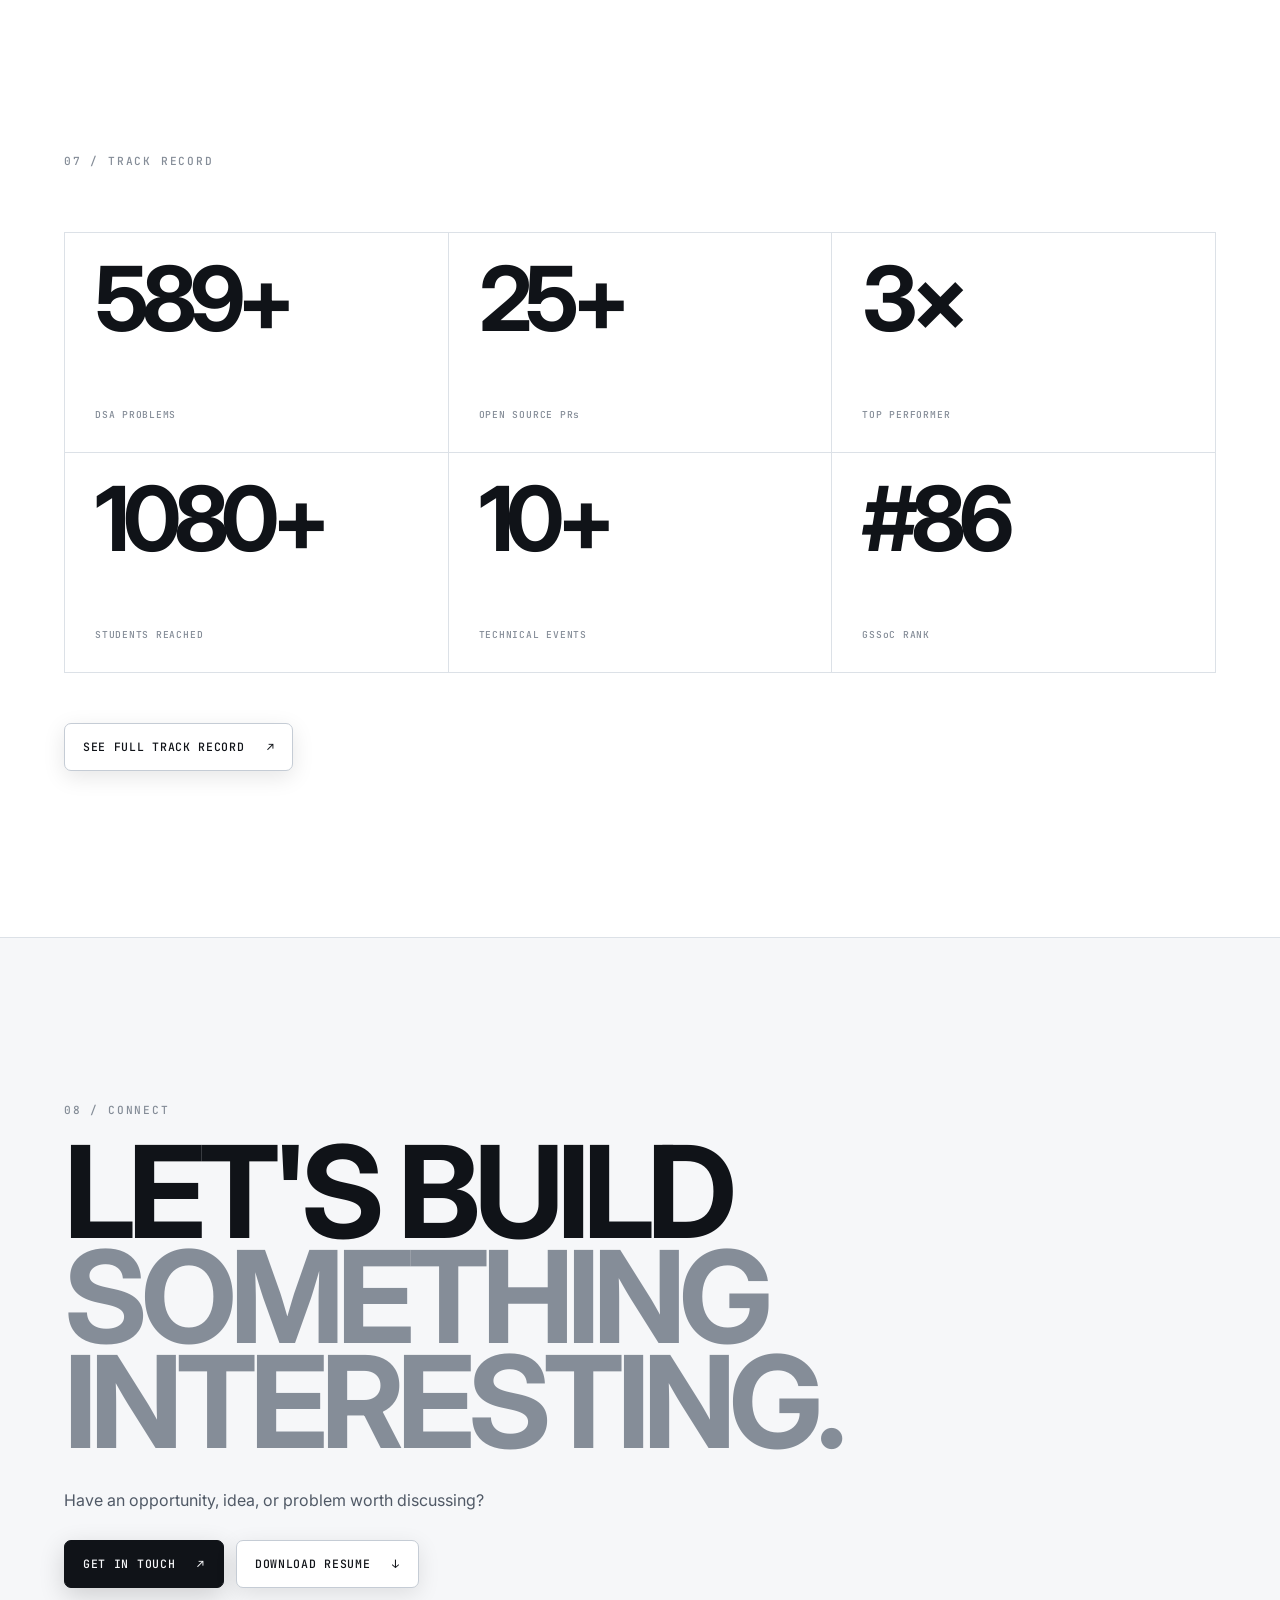
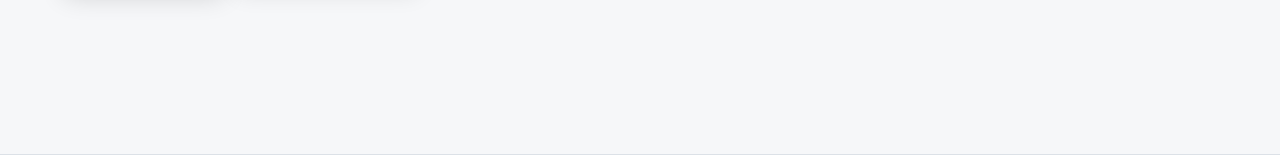
==== commit cea1ac15: "fix gdg" ====
--- a/index.html
+++ b/index.html
@@ -256,8 +256,8 @@
         <div class="timeline-preview reveal">
           <div class="timeline-line"></div>
           <div class="timeline-item"><span class="timeline-year">2022</span><div><b>MITS GWALIOR</b><p>B.Tech — Mathematics & Computing</p></div></div>
-          <div class="timeline-item"><span class="timeline-year">2023</span><div><b>GDG ON CAMPUS</b><p>Management Coordinator</p></div></div>
-          <div class="timeline-item"><span class="timeline-year">2024</span><div><b>GDG ON CAMPUS</b><p>Management Lead</p></div></div>
+          <div class="timeline-item"><span class="timeline-year">2023</span><div><b>Google Developer Groups ON CAMPUS</b><p>Management Coordinator</p></div></div>
+          <div class="timeline-item"><span class="timeline-year">2024</span><div><b>Google Developer Groups ON CAMPUS</b><p>Management Lead</p></div></div>
           <div class="timeline-item"><span class="timeline-year">2025</span><div><b>GSSoC / TRAINING & PLACEMENT</b><p>Open Source Contributor / Coordinator</p></div></div>
           <div class="timeline-item"><span class="timeline-year">2026</span><div><b>ENGINEERING</b><p>Building and going deeper.</p></div></div>
         </div>
--- a/css/responsive-fix.css
+++ b/css/responsive-fix.css
@@ -77,9 +77,79 @@
   }
   .hero-copy h1{font-size:clamp(3.2rem,15vw,5.7rem)}
   .hero-actions,.contact-actions{flex-wrap:wrap;gap:10px}
-  .hero-visual{min-height:340px;transform:none}
-  .system-orbit{transform:scale(.72) rotate(-18deg)}
-  .orbit-two{transform:scale(.72) rotate(52deg)}
+  .hero-visual{
+  min-height:410px;
+  height:410px;
+  margin-top:10px;
+  transform:none;
+  overflow:hidden;
+}
+
+.system-orbit{
+  transform:scale(.68) rotate(-18deg);
+}
+
+.orbit-two{
+  transform:scale(.66) rotate(52deg);
+}
+
+.system-node{
+  width:108px;
+  height:68px;
+  padding:0 12px;
+}
+
+.node-input{
+  left:2%;
+  top:17%;
+}
+
+.node-process{
+  right:2%;
+  top:7%;
+}
+
+.node-system{
+  left:10%;
+  bottom:15%;
+}
+
+.node-output{
+  right:10%;
+  bottom:25%;
+}
+
+.line-a{
+  width:180px;
+  left:24%;
+  top:36%;
+}
+
+.line-b{
+  width:150px;
+  left:34%;
+  top:52%;
+}
+
+.line-c{
+  width:130px;
+  left:28%;
+  top:62%;
+}
+
+.visual-caption{
+  left:6%;
+  right:6%;
+  bottom:4px;
+  gap:12px;
+  align-items:flex-end;
+  font-size:.48rem;
+  line-height:1.45;
+}
+
+.visual-caption span:last-child{
+  text-align:right;
+}
   .process-steps{grid-template-columns:minmax(0,1fr)}
   .process-step{min-height:88px;border-left:1px solid var(--border)!important}
   .knowledge-primary h2{font-size:clamp(5.5rem,27vw,10rem)}
@@ -90,6 +160,35 @@
   .big-metric-number{font-size:clamp(5rem,25vw,7rem)}
   .hero-copy h1{font-size:clamp(2.9rem,14vw,4.5rem)}
   .problem-hero h1,.project-hero h1,.page-hero h1{font-size:clamp(3rem,16vw,5.2rem)}
+  .hero-visual{
+  min-height:380px;
+  height:380px;
+}
+
+.system-node{
+  width:100px;
+  height:64px;
+}
+
+.node-input{
+  left:0;
+}
+
+.node-process{
+  right:0;
+}
+
+.node-system{
+  left:7%;
+}
+
+.node-output{
+  right:7%;
+}
+
+.visual-caption{
+  font-size:.44rem;
+}
 }
 
 /* ================================================================
